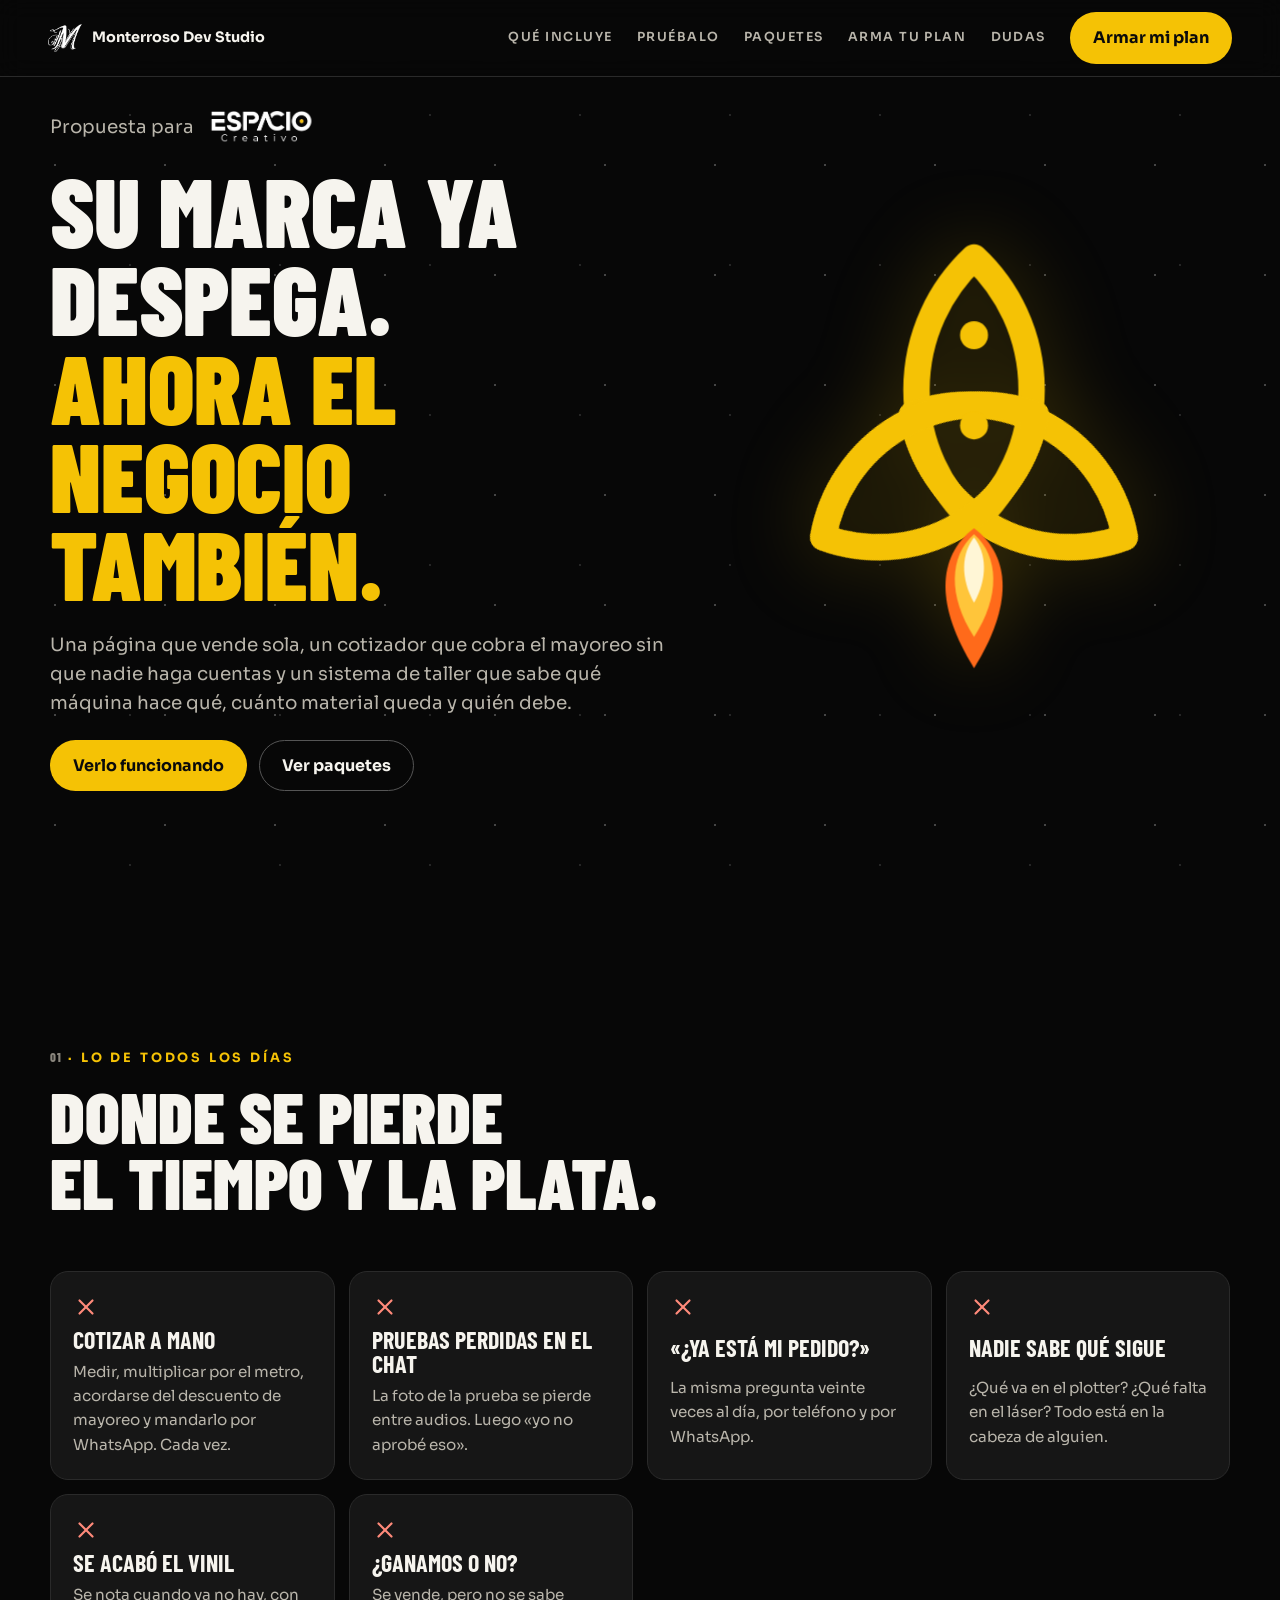
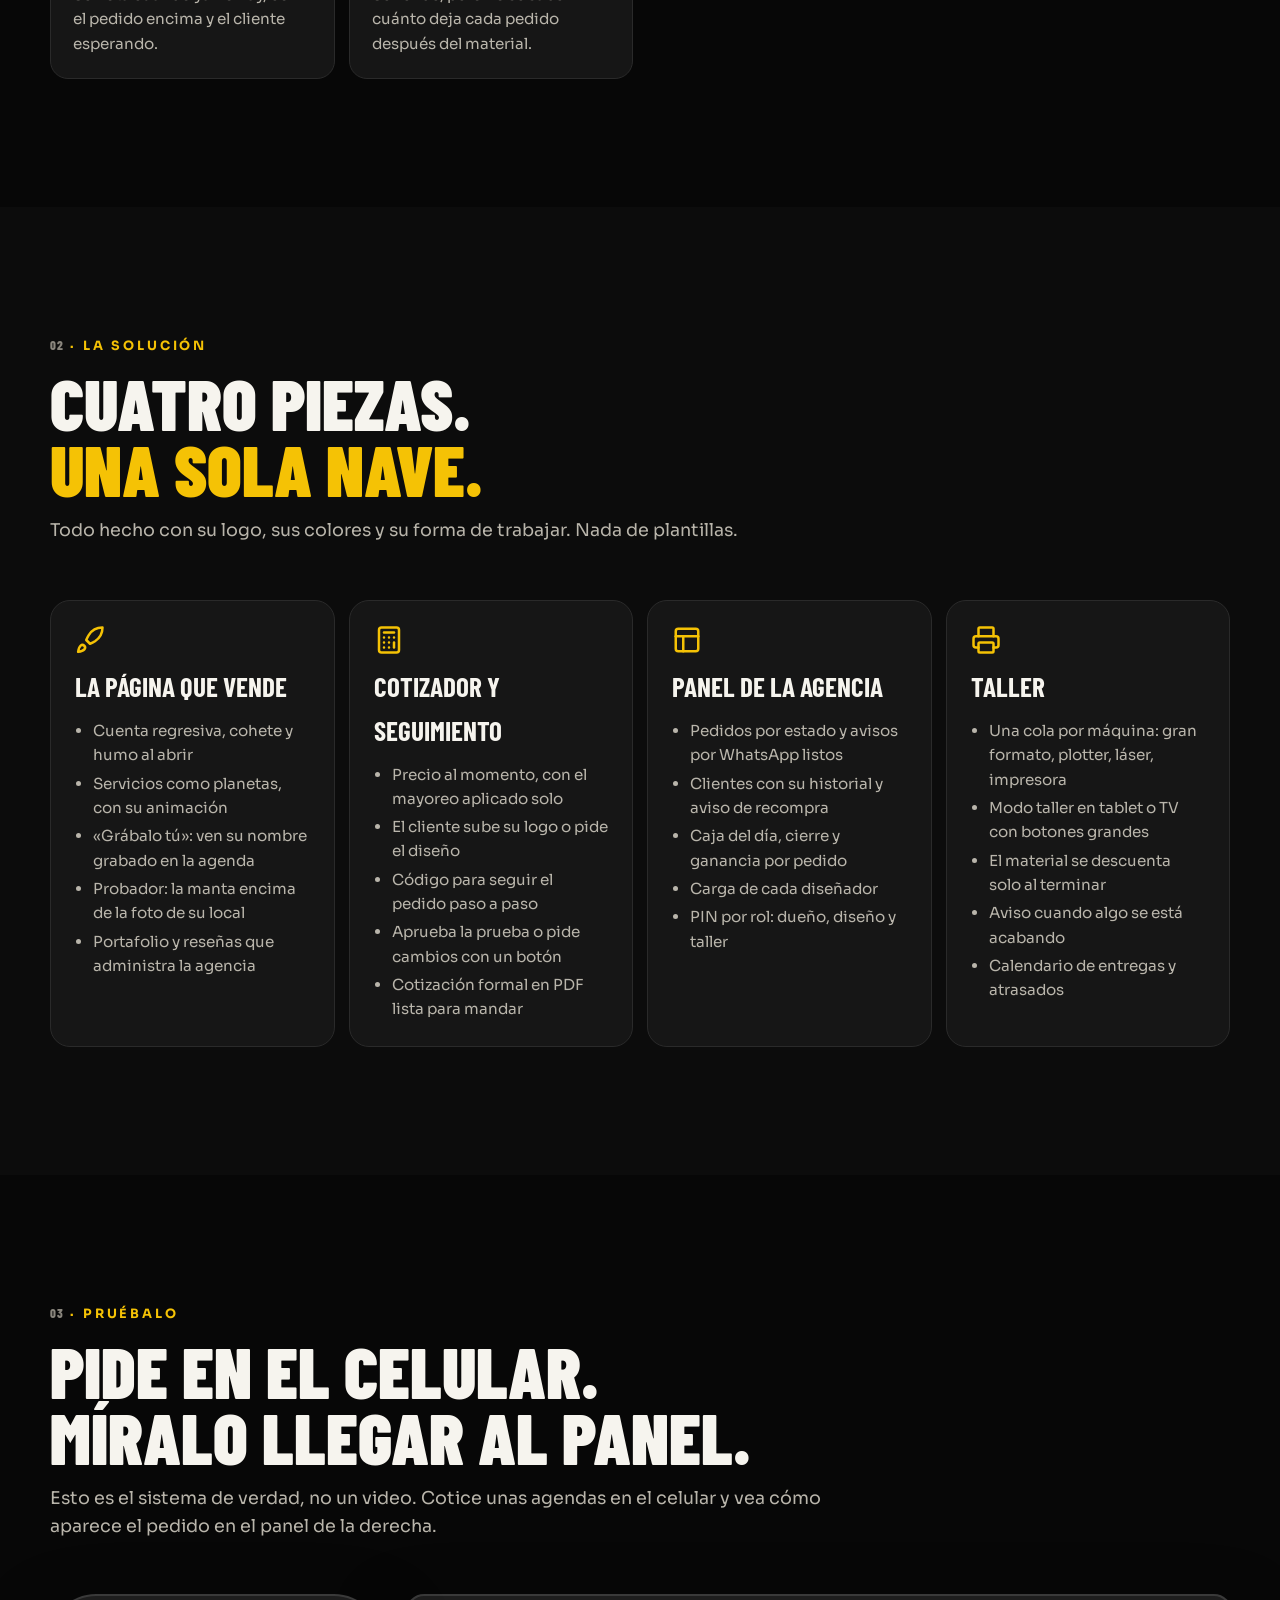
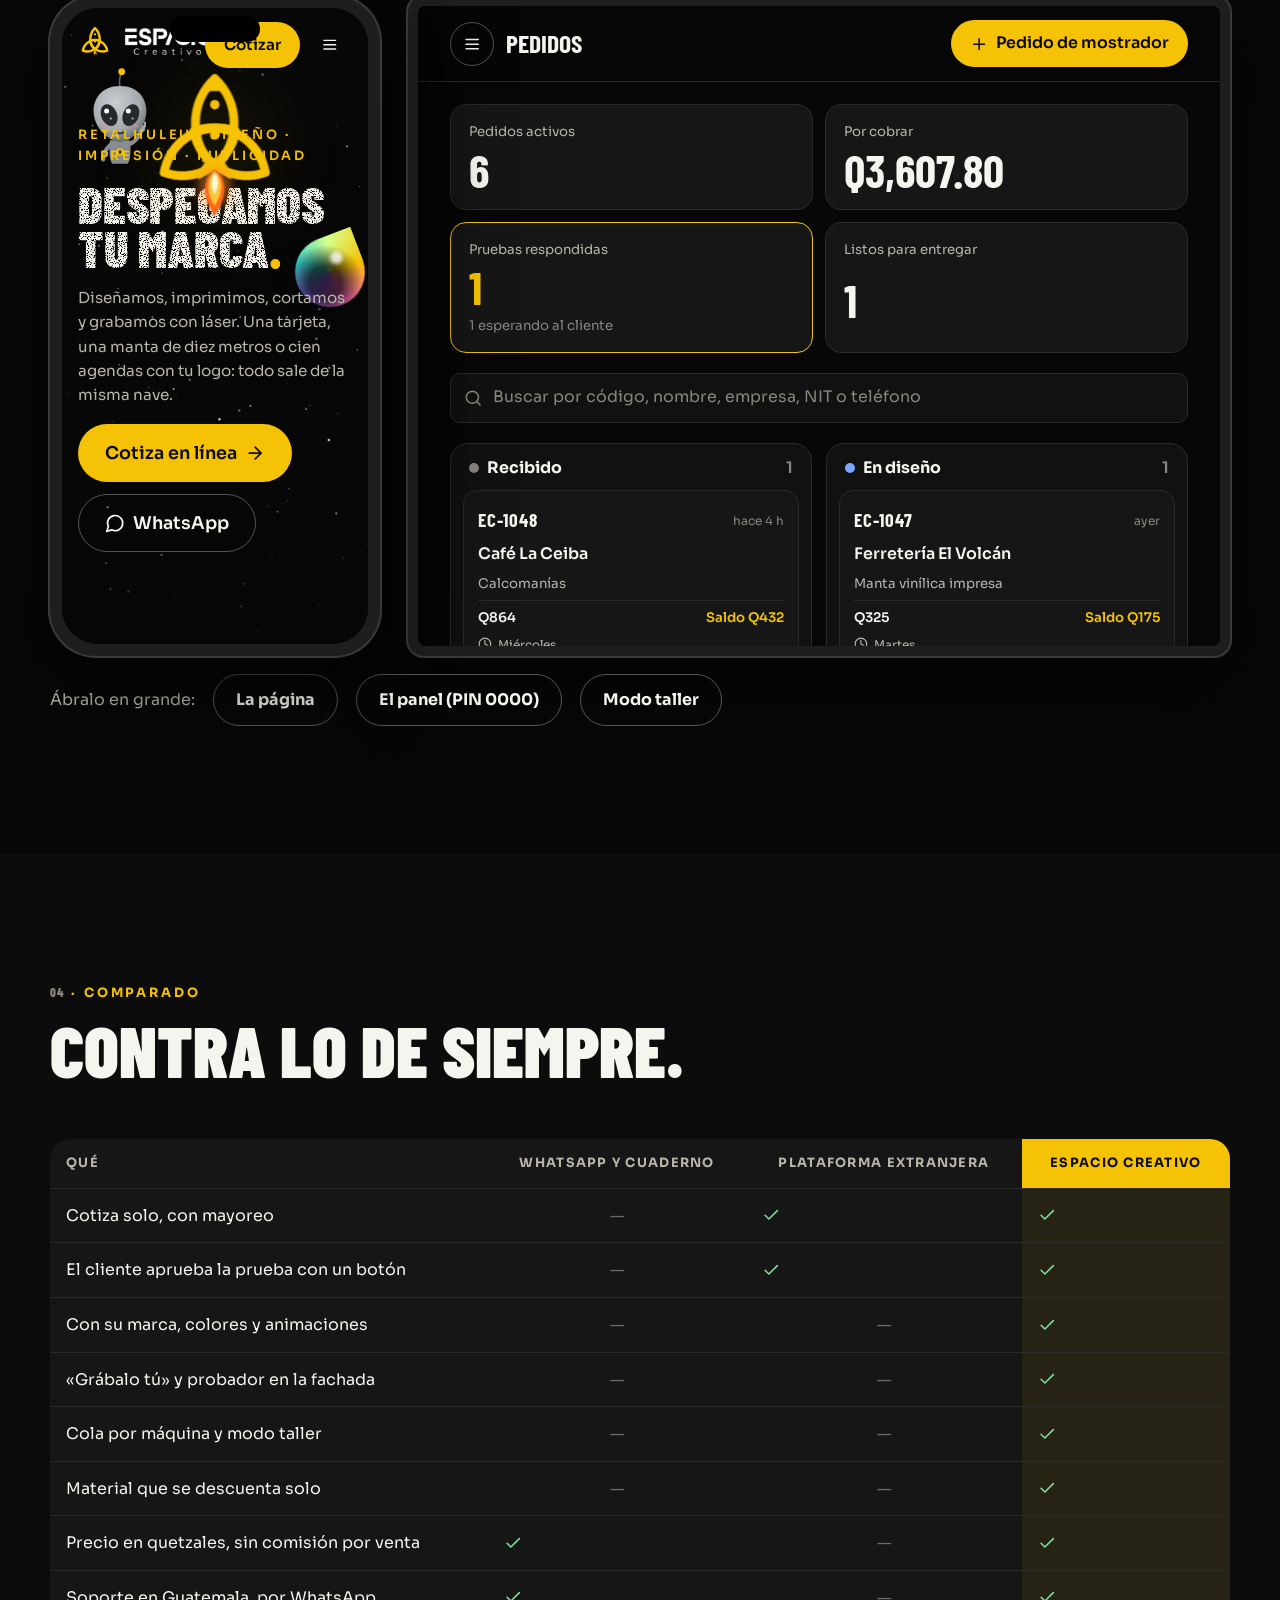
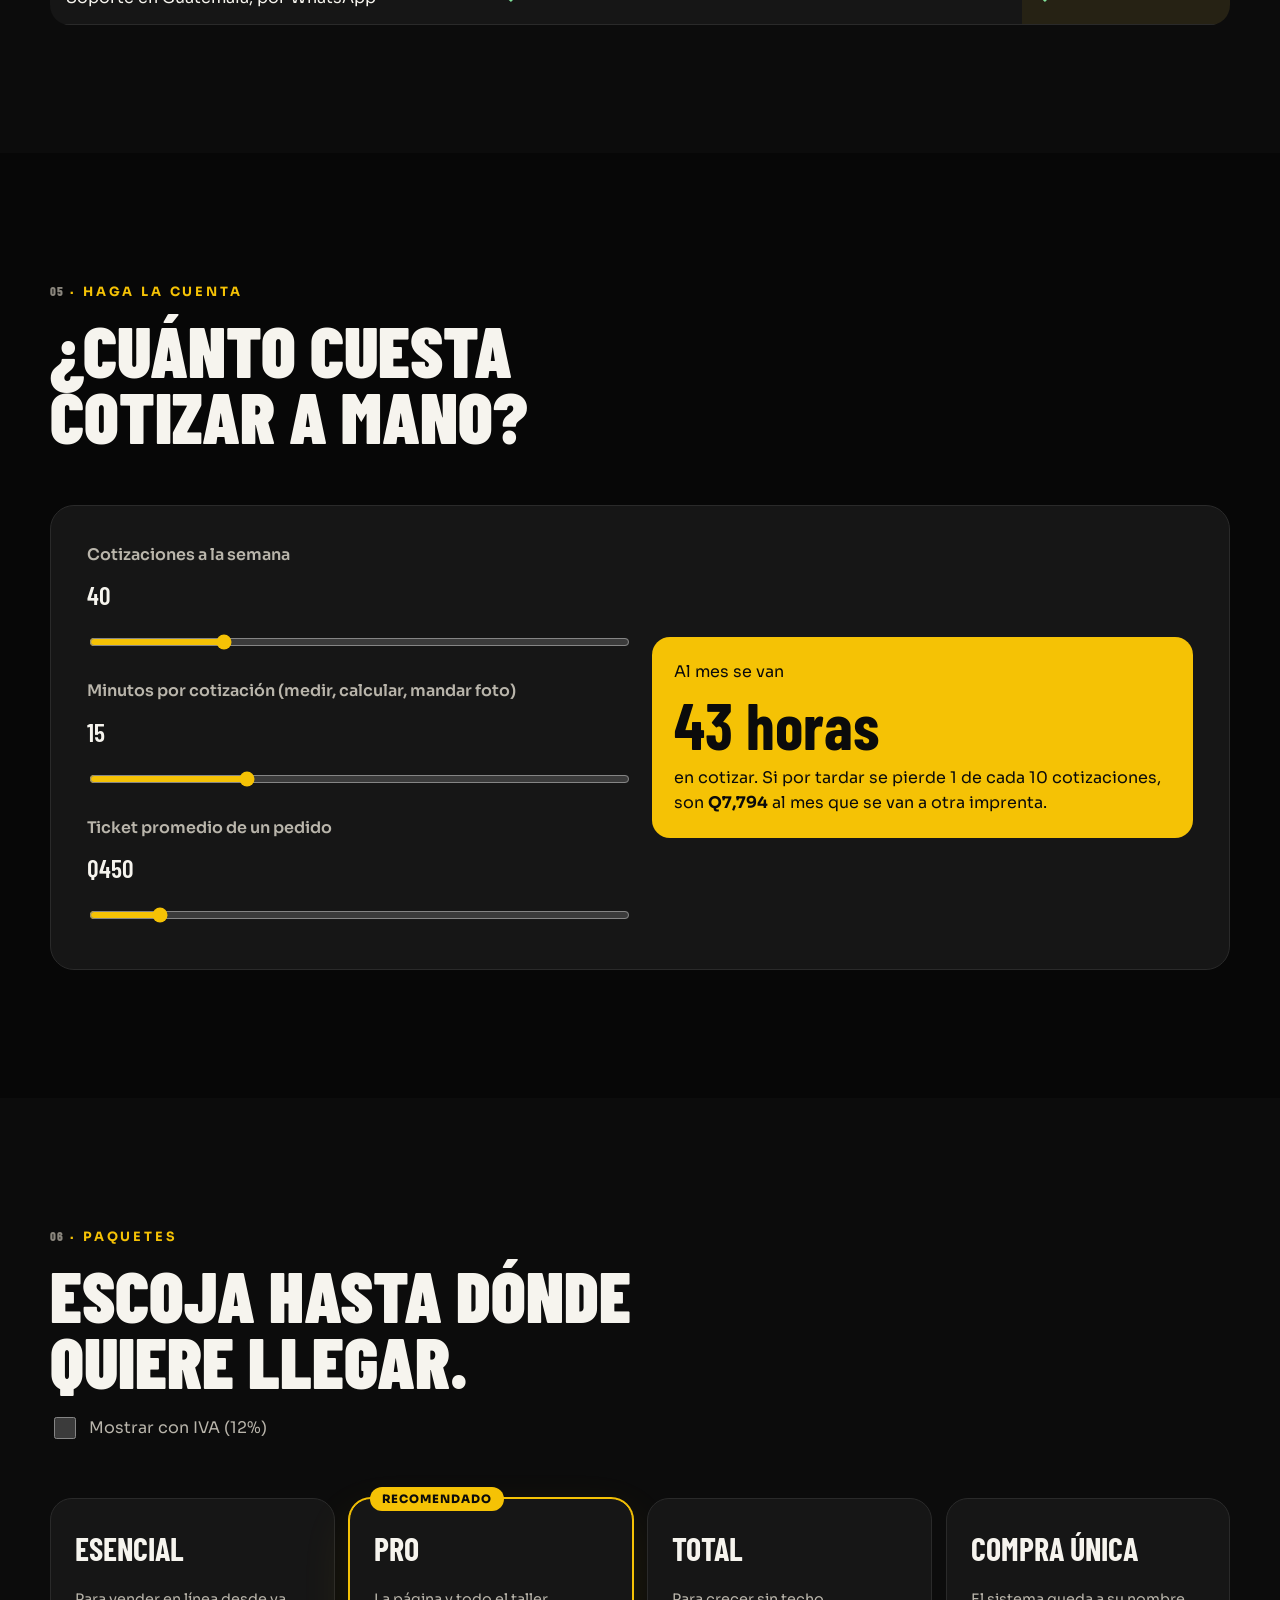
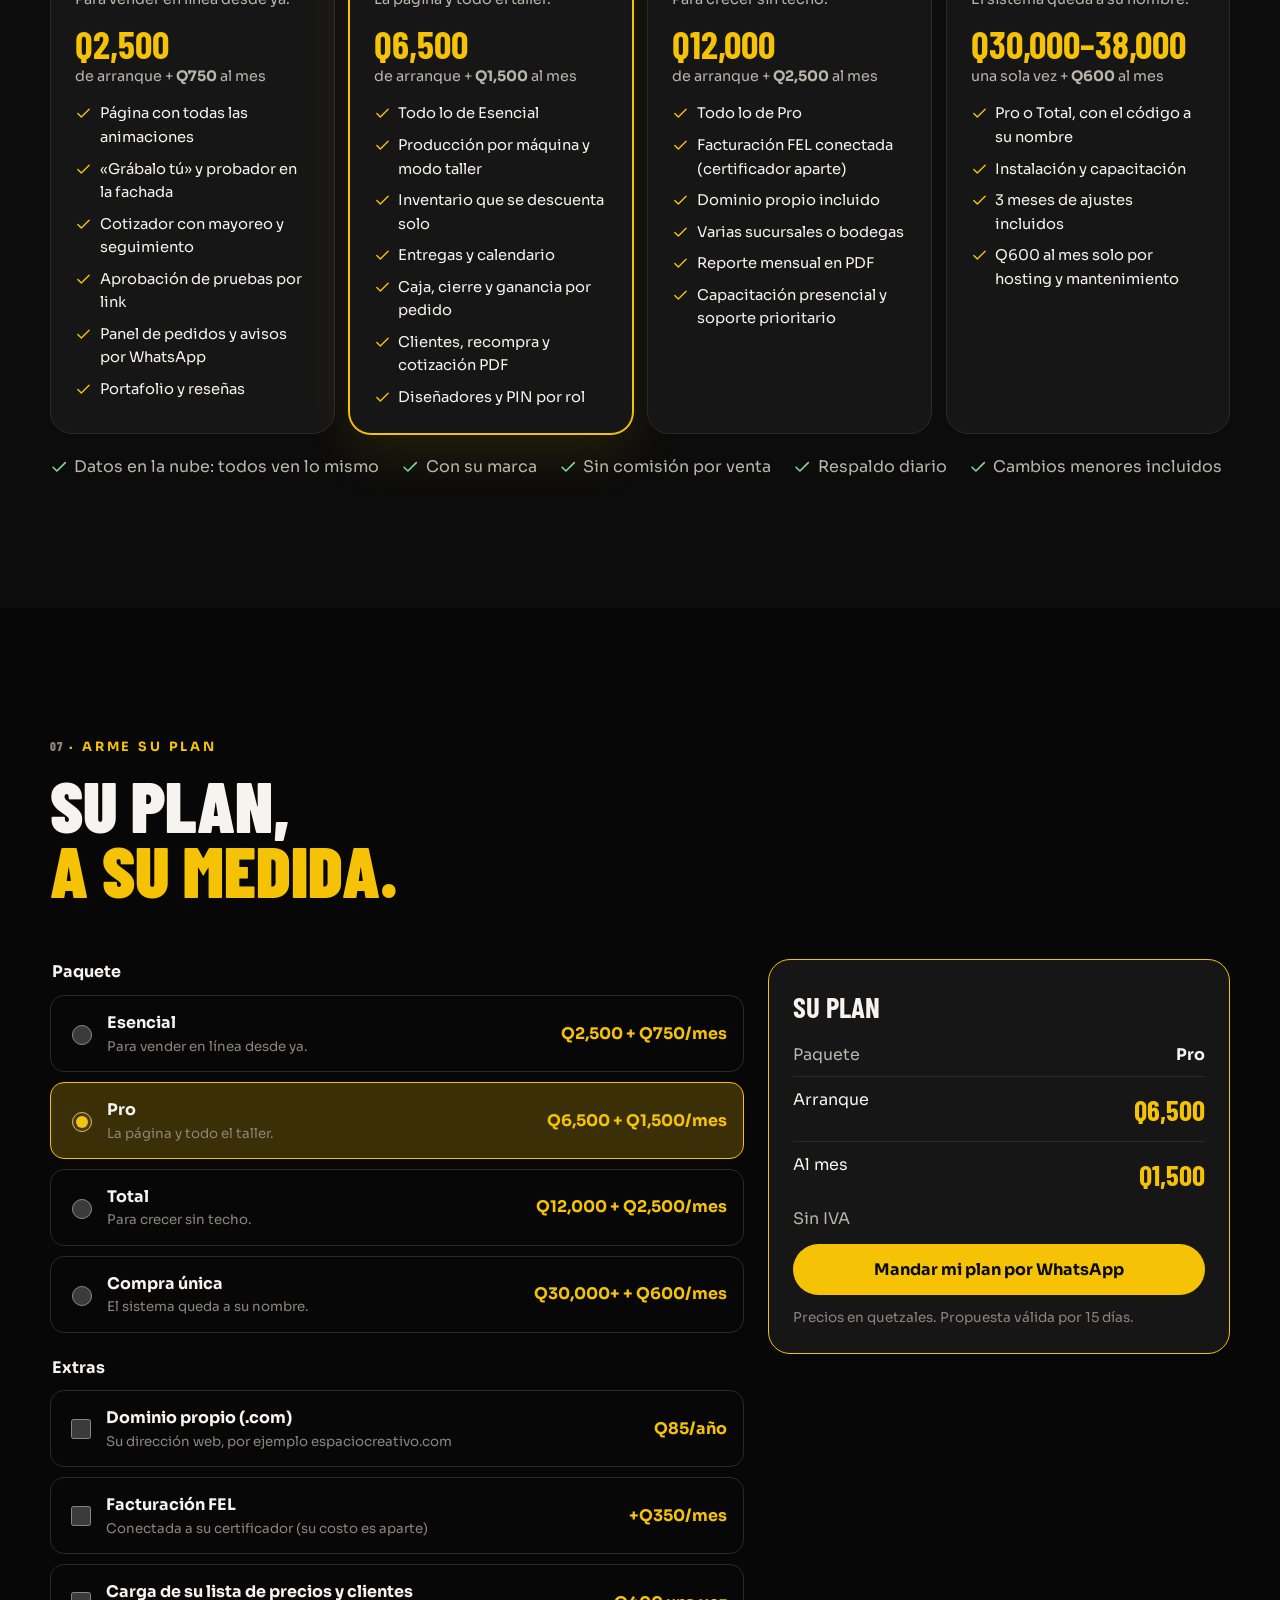
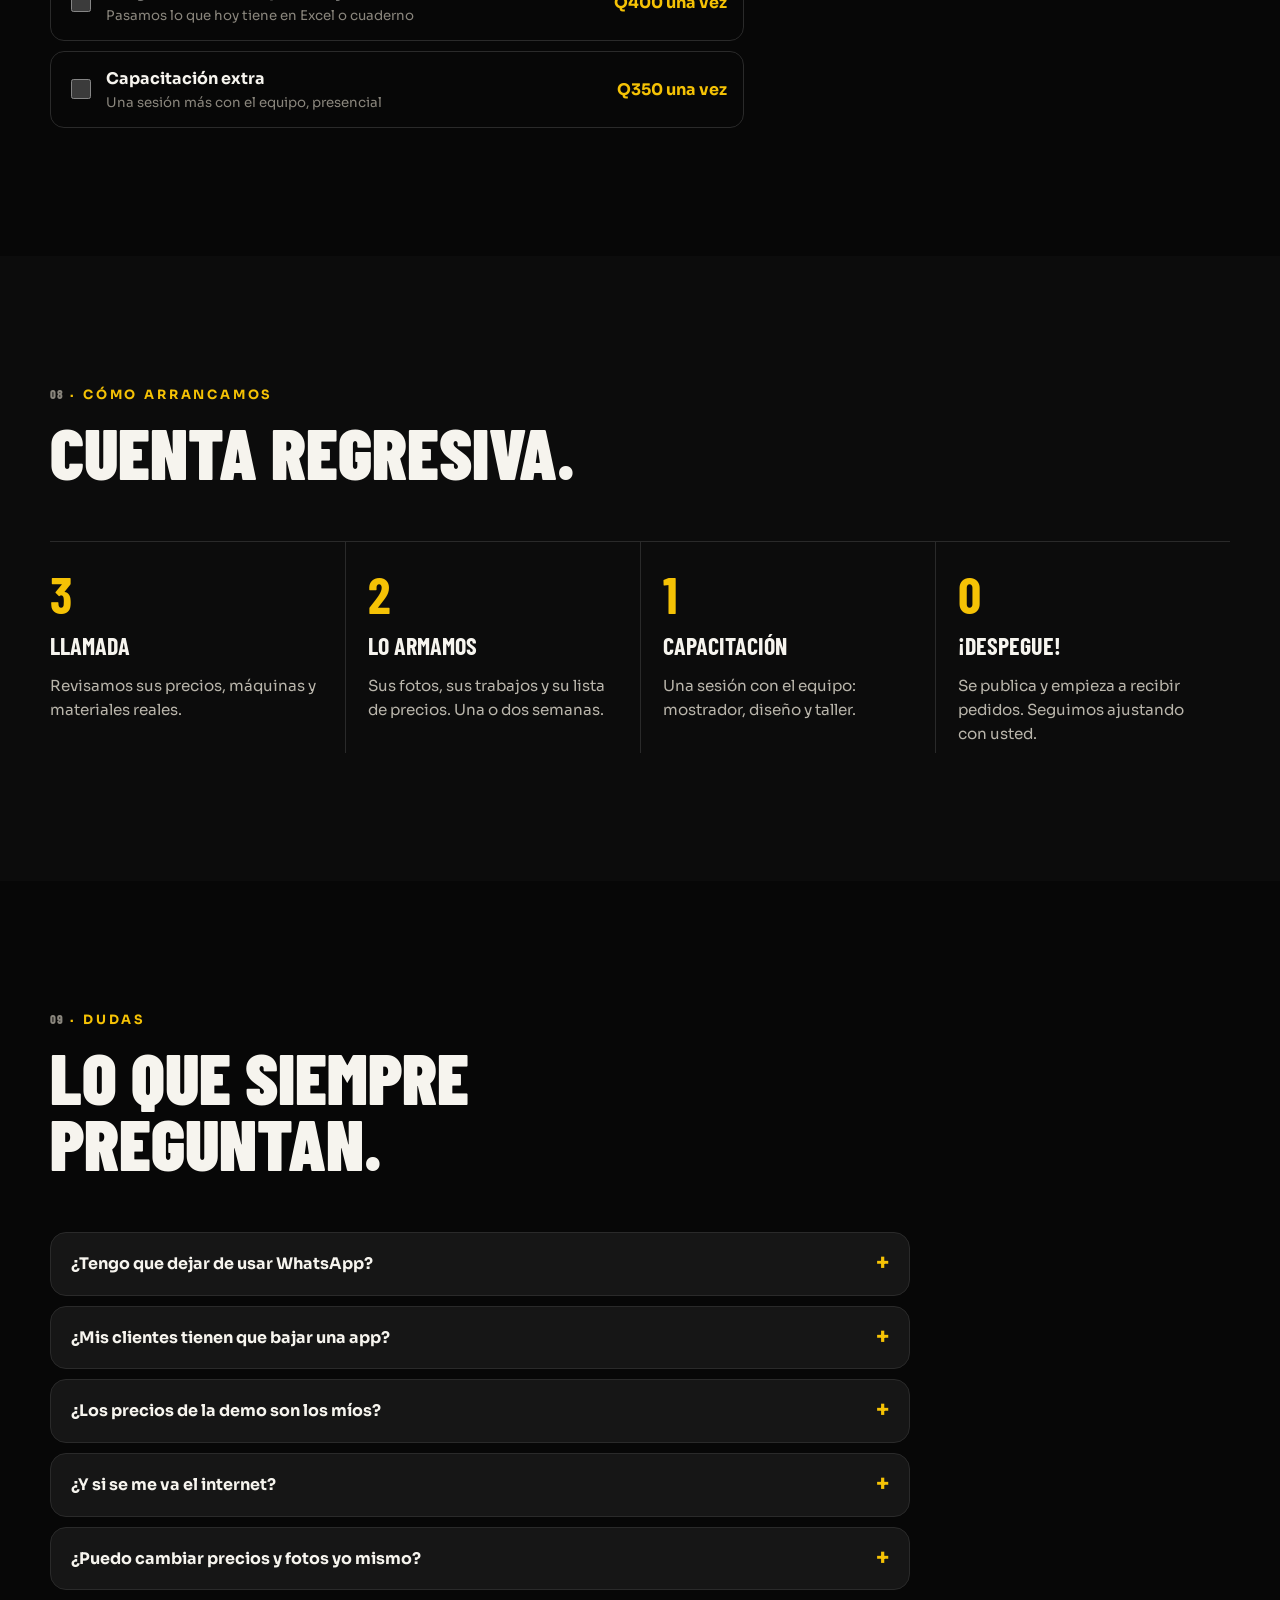
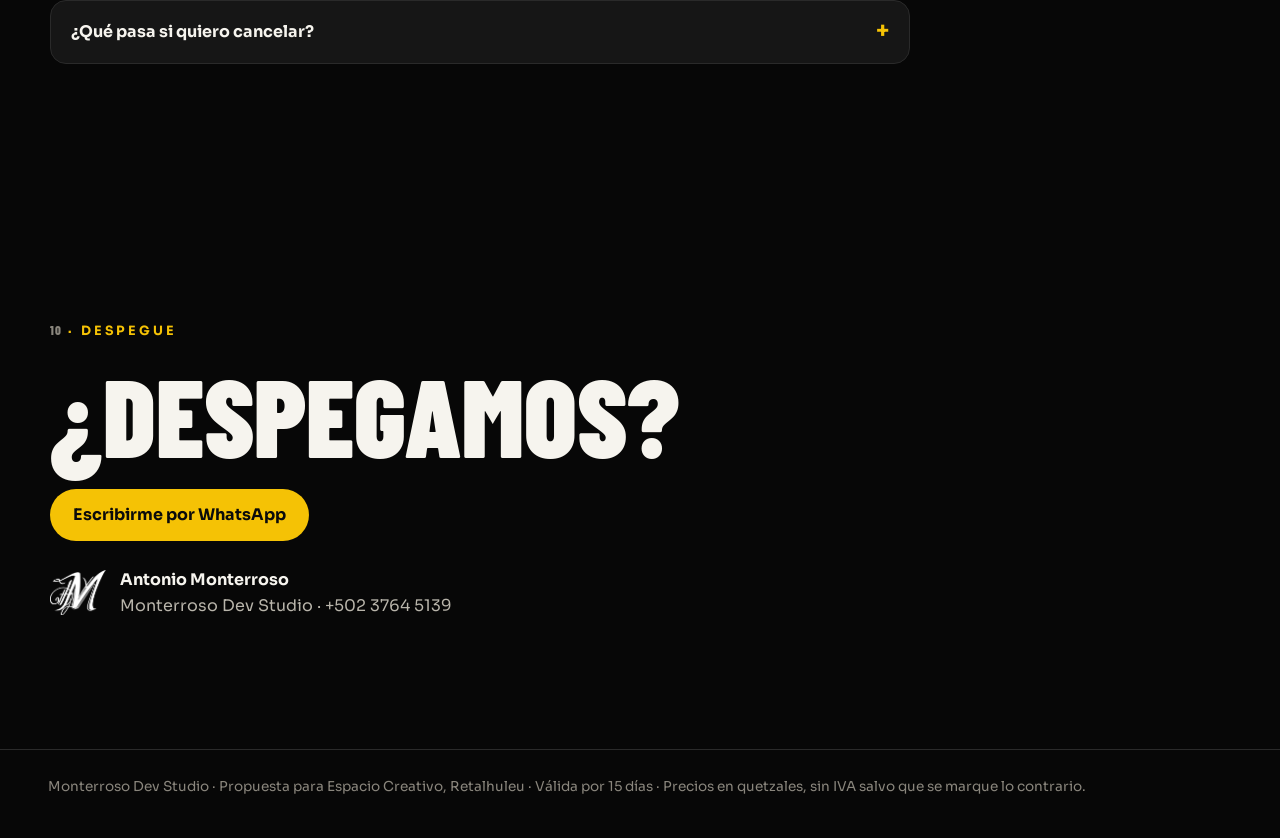
==== Propuesta-Espacio.html @ 4f4a65d8 "Espacio Creativo: landing animada, portal del cliente, panel y taller Demo para la agencia: cuenta r" ====
<!doctype html>
<html lang="es">
<head>
<meta charset="utf-8">
<meta name="viewport" content="width=device-width, initial-scale=1, viewport-fit=cover">
<meta name="robots" content="noindex">
<meta name="theme-color" content="#070707">
<title>Propuesta · Espacio Creativo</title>
<meta name="description" content="Propuesta de Monterroso Dev Studio para Espacio Creativo: página, cotizador, seguimiento de pedidos y sistema de taller.">
<meta property="og:title" content="Propuesta para Espacio Creativo">
<meta property="og:description" content="Su marca ya despega. Ahora el negocio también.">
<meta property="og:image" content="https://antoniomonterroso.github.io/EspacioCreativo/img/logo-original.jpg">
<link rel="icon" href="img/logo.png">
<link rel="preconnect" href="https://fonts.googleapis.com">
<link rel="preconnect" href="https://fonts.gstatic.com" crossorigin>
<link rel="stylesheet" href="https://fonts.googleapis.com/css2?family=Barlow+Condensed:wght@500;700;800;900&family=Sora:wght@300..800&display=swap">
<style>
:root {
  --fondo: #070707; --fondo2: #111; --tarjeta: #161616; --linea: #2a2a2a; --tinta: #f6f4ee; --tinta2: #b9b5ab; --tenue: #8a867d;
  --acento: #f5c205; --acento-suave: #3a2f06; --sobre: #0b0b0b;
  --f-titulo: "Barlow Condensed", "Arial Narrow", sans-serif; --f-texto: "Sora", "Helvetica Neue", sans-serif;
  --ease-out: cubic-bezier(0.23, 1, 0.32, 1); --gutter: clamp(16px, 4vw, 48px); --ancho: 1180px;
  color-scheme: dark;
}
* { box-sizing: border-box; }
html { scroll-behavior: smooth; scroll-padding-top: 80px; overflow-x: clip; }
body { margin: 0; background: var(--fondo); color: var(--tinta); font-family: var(--f-texto); line-height: 1.6; -webkit-font-smoothing: antialiased; overflow-x: clip; }
img, svg { display: block; max-width: 100%; }
a { color: inherit; }
h1, h2, h3, p { margin: 0; }
.sr { position: absolute; width: 1px; height: 1px; overflow: hidden; clip: rect(0 0 0 0); }
:focus-visible { outline: 3px solid var(--acento); outline-offset: 3px; border-radius: 6px; }
.ico { width: 1.15em; height: 1.15em; flex: none; }
.acento { color: var(--acento); }
.eyebrow { font-size: .8rem; font-weight: 700; letter-spacing: .22em; text-transform: uppercase; color: var(--acento); }
.titulo { font-family: var(--f-titulo); font-weight: 900; text-transform: uppercase; font-size: clamp(2.4rem, 1.6rem + 3.6vw, 4.8rem); line-height: .92; }
.btn { display: inline-flex; align-items: center; justify-content: center; gap: 8px; min-height: 48px; padding: 12px 22px; border-radius: 999px; border: 1.5px solid transparent; font: inherit; font-weight: 700; text-decoration: none; cursor: pointer; background: none; color: var(--tinta); transition: transform 140ms var(--ease-out), background-color 160ms var(--ease-out), border-color 160ms var(--ease-out); }
.btn:active { transform: scale(.97); }
.btn-acento { background: var(--acento); color: var(--sobre); }
.btn-linea { border-color: #555; }
@media (hover: hover) and (pointer: fine) { .btn-acento:hover { background: #ffd336; } .btn-linea:hover { border-color: var(--acento); color: var(--acento); } }
.sec { padding: clamp(72px, 10vw, 130px) max(var(--gutter), calc((100% - var(--ancho)) / 2)); position: relative; }
.sec-cabeza { display: grid; gap: 14px; max-width: 780px; margin-bottom: clamp(32px, 5vw, 56px); }
.sec-cabeza p:not(.eyebrow) { color: var(--tinta2); font-size: 1.1rem; }
.num { font-family: var(--f-titulo); font-weight: 800; color: var(--tenue); letter-spacing: .1em; }
.revela { opacity: 0; transform: translateY(22px); transition: opacity 700ms var(--ease-out), transform 700ms var(--ease-out); transition-delay: calc(var(--i, 0) * 70ms); }
.revela.visto { opacity: 1; transform: none; }

/* barra */
.barra { position: fixed; inset: 0 0 auto; z-index: 50; display: flex; align-items: center; gap: 14px; padding: 12px var(--gutter); background: rgba(7,7,7,.86); backdrop-filter: blur(12px); -webkit-backdrop-filter: blur(12px); border-bottom: 1px solid var(--linea); }
.barra-firma { display: flex; align-items: center; gap: 10px; margin-right: auto; text-decoration: none; font-weight: 700; font-size: .9rem; }
.barra-firma img { width: 34px; height: 34px; object-fit: contain; filter: brightness(0) invert(1); }
.barra nav { display: flex; gap: 4px; }
.barra nav a { padding: 8px 10px; font-size: .78rem; font-weight: 600; letter-spacing: .12em; text-transform: uppercase; text-decoration: none; color: var(--tinta2); }
@media (max-width: 980px) { .barra nav { display: none; } }
.barra .btn { white-space: nowrap; }
@media (max-width: 460px) { .barra-firma span { display: none; } }

/* portada */
.portada { min-height: 100dvh; display: grid; grid-template-columns: 1.1fr .9fr; gap: 40px; align-items: center; padding-top: 110px; overflow: hidden; }
.portada::before { content: ""; position: absolute; inset: 0; background: radial-gradient(rgba(255,255,255,.5) 1px, transparent 1.4px) 0 0/110px 110px, radial-gradient(rgba(255,255,255,.25) 1px, transparent 1.4px) 55px 40px/150px 150px; opacity: .5; pointer-events: none; }
.portada-texto { position: relative; display: grid; gap: 22px; }
.portada-para { display: flex; align-items: center; gap: 14px; color: var(--tinta2); font-size: .9rem; }
.portada-para img { height: 34px; width: auto; }
.portada .titulo { font-size: clamp(3rem, 2rem + 5vw, 6.6rem); }
.portada-texto > p { color: var(--tinta2); font-size: 1.15rem; max-width: 50ch; }
.portada-cohete { position: relative; color: var(--acento); justify-self: center; width: min(80vw, 420px); }
.portada-cohete svg { width: 100%; overflow: visible; animation: flota 4s ease-in-out infinite alternate; filter: drop-shadow(0 0 40px rgba(245,194,5,.25)); }
.portada-cohete .lazo { stroke-dasharray: 1; stroke-dashoffset: 1; animation: dibuja 1.8s var(--ease-out) both; }
.portada-cohete .lazo:nth-child(2) { animation-delay: .18s; } .portada-cohete .lazo:nth-child(3) { animation-delay: .36s; }
.portada-cohete .llama { transform-box: fill-box; transform-origin: 50% 0; animation: llama .12s ease-in-out infinite alternate; }
@keyframes dibuja { from { opacity: 0; } 6% { opacity: 1; } to { stroke-dashoffset: 0; opacity: 1; } }
@keyframes flota { to { translate: 0 -12px; } }
@keyframes llama { to { transform: scale(.9, 1.14); } }
@media (max-width: 860px) { .portada { grid-template-columns: 1fr; } .portada-cohete { order: -1; width: min(52vw, 230px); } }

/* problema */
.problemas { display: grid; grid-template-columns: repeat(auto-fill, minmax(250px, 1fr)); gap: 14px; }
.problema { padding: 22px; border-radius: 18px; background: var(--tarjeta); border: 1px solid var(--linea); display: grid; gap: 8px; }
.problema b { font-family: var(--f-titulo); font-size: 1.5rem; text-transform: uppercase; line-height: 1; }
.problema span { color: var(--tinta2); font-size: .95rem; }
.problema .ico { color: #ff8a7a; width: 26px; height: 26px; }

/* solución */
.piezas { display: grid; grid-template-columns: repeat(auto-fill, minmax(250px, 1fr)); gap: 14px; }
.pieza { padding: 24px; border-radius: 20px; background: var(--tarjeta); border: 1px solid var(--linea); display: grid; gap: 10px; align-content: start; }
.pieza .ico { width: 30px; height: 30px; color: var(--acento); }
.pieza h3 { font-family: var(--f-titulo); font-size: 1.7rem; text-transform: uppercase; }
.pieza ul { margin: 0; padding-left: 18px; color: var(--tinta2); font-size: .95rem; display: grid; gap: 4px; }

/* pruébalo */
.aparatos { display: grid; grid-template-columns: auto minmax(0, 1fr); gap: 28px; align-items: start; }
.cel { width: 330px; height: 660px; border-radius: 46px; padding: 12px; background: #1e1e1e; box-shadow: 0 0 0 2px #3a3a3a, 0 30px 70px rgba(0,0,0,.6); position: relative; }
.cel::before { content: ""; position: absolute; z-index: 2; left: 50%; top: 20px; width: 90px; height: 26px; margin-left: -45px; border-radius: 20px; background: #000; }
.cel iframe, .lap iframe { width: 100%; height: 100%; border: 0; border-radius: 36px; background: var(--fondo); }
.lap { height: 660px; border-radius: 16px; padding: 10px; background: #1e1e1e; box-shadow: 0 0 0 2px #3a3a3a, 0 30px 70px rgba(0,0,0,.6); }
.lap iframe { border-radius: 8px; }
.aparatos-pie { margin-top: 18px; color: var(--tinta2); display: flex; flex-wrap: wrap; gap: 10px 18px; align-items: center; }
@media (max-width: 1000px) { .aparatos { grid-template-columns: 1fr; justify-items: center; } .lap { width: 100%; height: 560px; } }
@media (max-width: 420px) { .cel { width: 290px; height: 590px; } }

/* comparativa */
.comparar { width: 100%; border-collapse: collapse; background: var(--tarjeta); border-radius: 20px; overflow: hidden; }
.comparar th, .comparar td { padding: 14px 16px; border-bottom: 1px solid var(--linea); text-align: center; }
.comparar th:first-child, .comparar td:first-child { text-align: left; }
.comparar thead th { font-size: .8rem; letter-spacing: .1em; text-transform: uppercase; color: var(--tinta2); }
.comparar thead th:last-child { color: var(--sobre); background: var(--acento); }
.comparar td:last-child { background: rgba(245,194,5,.07); }
.si { color: #7fe09a; font-weight: 800; } .no { color: #6d6a64; }
@media (max-width: 720px) {
  .comparar thead { display: none; }
  .comparar tr { display: grid; grid-template-columns: repeat(3, 1fr); border-bottom: 1px solid var(--linea); }
  .comparar td { border: 0; padding: 6px 10px; font-size: .85rem; }
  .comparar td:first-child { grid-column: 1 / -1; font-weight: 700; padding-top: 14px; }
  .comparar td:not(:first-child)::before { content: attr(data-col); display: block; font-size: .68rem; color: var(--tenue); text-transform: uppercase; letter-spacing: .08em; }
}

/* calculadora */
.calc { display: grid; grid-template-columns: 1fr 1fr; gap: 24px; align-items: center; padding: clamp(22px, 4vw, 36px); border-radius: 24px; background: var(--tarjeta); border: 1px solid var(--linea); }
.calc label { display: grid; gap: 8px; font-weight: 600; color: var(--tinta2); }
.calc output { font-family: var(--f-titulo); font-size: 1.6rem; color: var(--tinta); }
.calc input[type=range] { width: 100%; accent-color: var(--acento); min-height: 32px; }
.calc-campos { display: grid; gap: 18px; }
.calc-res { display: grid; gap: 8px; padding: 22px; border-radius: 18px; background: var(--acento); color: var(--sobre); }
.calc-res b { font-family: var(--f-titulo); font-size: clamp(2.6rem, 2rem + 3vw, 4rem); line-height: 1; }
@media (max-width: 760px) { .calc { grid-template-columns: 1fr; } }

/* paquetes */
.iva { display: inline-flex; gap: 10px; align-items: center; margin-top: 6px; color: var(--tinta2); cursor: pointer; }
.iva input { width: 22px; height: 22px; accent-color: var(--acento); }
.paquetes { display: grid; grid-template-columns: repeat(4, minmax(0, 1fr)); gap: 14px; align-items: stretch; }
@media (max-width: 1100px) { .paquetes { grid-template-columns: repeat(2, minmax(0, 1fr)); } }
@media (max-width: 620px) { .paquetes { grid-template-columns: 1fr; } }
.paquete { position: relative; display: grid; gap: 14px; align-content: start; padding: 24px; border-radius: 22px; background: var(--tarjeta); border: 1px solid var(--linea); }
.paquete.reco { border-color: var(--acento); box-shadow: 0 0 0 1px var(--acento), 0 20px 50px rgba(245,194,5,.1); }
.paquete .etiqueta { position: absolute; top: -12px; left: 20px; padding: 3px 12px; border-radius: 999px; background: var(--acento); color: var(--sobre); font-size: .72rem; font-weight: 800; letter-spacing: .08em; text-transform: uppercase; }
.paquete h3 { font-family: var(--f-titulo); font-size: 2rem; text-transform: uppercase; }
.paquete .para { color: var(--tinta2); font-size: .9rem; }
.precio { display: grid; gap: 2px; }
.precio b { font-family: var(--f-titulo); font-size: 2.4rem; color: var(--acento); line-height: 1; }
.precio span { color: var(--tinta2); font-size: .9rem; }
.paquete ul { list-style: none; margin: 0; padding: 0; display: grid; gap: 8px; font-size: .92rem; }
.paquete li { display: flex; gap: 8px; align-items: flex-start; }
.paquete li .ico { color: var(--acento); margin-top: 3px; }
.incluye { margin-top: 20px; color: var(--tinta2); display: flex; flex-wrap: wrap; gap: 8px 22px; }
.incluye span { display: inline-flex; gap: 6px; align-items: center; }
.incluye .ico { color: #7fe09a; }

/* arma tu plan */
.plan { display: grid; grid-template-columns: 1.2fr .8fr; gap: 24px; align-items: start; }
@media (max-width: 900px) { .plan { grid-template-columns: 1fr; } }
.plan-op { display: grid; gap: 22px; }
.plan-op fieldset { border: 0; margin: 0; padding: 0; display: grid; gap: 10px; }
.plan-op legend { font-weight: 700; margin-bottom: 10px; }
.opcion { display: flex; gap: 12px; align-items: center; padding: 14px 16px; border-radius: 14px; border: 1.5px solid var(--linea); cursor: pointer; transition: border-color 160ms var(--ease-out), background-color 160ms var(--ease-out); }
.opcion:has(input:checked) { border-color: var(--acento); background: var(--acento-suave); }
.opcion:has(input:focus-visible) { outline: 3px solid var(--acento); outline-offset: 2px; }
.opcion input { width: 20px; height: 20px; accent-color: var(--acento); flex: none; }
.opcion span { flex: 1; display: grid; }
.opcion small { color: var(--tenue); }
.opcion b { white-space: nowrap; color: var(--acento); }
.resumen { position: sticky; top: 90px; padding: 24px; border-radius: 22px; background: var(--tarjeta); border: 1px solid var(--acento); display: grid; gap: 12px; }
.resumen h3 { font-family: var(--f-titulo); font-size: 1.8rem; text-transform: uppercase; }
.resumen dl { margin: 0; display: grid; gap: 8px; }
.resumen dl div { display: flex; justify-content: space-between; gap: 10px; color: var(--tinta2); }
.resumen dd { margin: 0; color: var(--tinta); font-weight: 700; }
.resumen .total { padding-top: 10px; border-top: 1px solid var(--linea); color: var(--tinta); }
.resumen .total dd { color: var(--acento); font-family: var(--f-titulo); font-size: 1.8rem; }
@media (max-width: 900px) { .resumen { position: static; } }

/* arranque */
.pasos { list-style: none; margin: 0; padding: 0; display: grid; grid-template-columns: repeat(4, 1fr); border-top: 1px solid var(--linea); }
.pasos li { padding: 26px 22px 6px 0; display: grid; gap: 8px; align-content: start; }
.pasos li + li { padding-left: 22px; border-left: 1px solid var(--linea); }
.pasos b { font-family: var(--f-titulo); font-size: 3.2rem; color: var(--acento); line-height: 1; }
.pasos h3 { font-family: var(--f-titulo); font-size: 1.5rem; text-transform: uppercase; }
.pasos p { color: var(--tinta2); font-size: .95rem; }
@media (max-width: 860px) { .pasos { grid-template-columns: 1fr 1fr; } .pasos li + li { border-left: 0; padding-left: 0; } .pasos li { border-bottom: 1px solid var(--linea); padding-bottom: 20px; } }
@media (max-width: 520px) { .pasos { grid-template-columns: 1fr; } }

/* dudas */
.dudas { display: grid; gap: 10px; max-width: 860px; }
.dudas details { border-radius: 16px; background: var(--tarjeta); border: 1px solid var(--linea); }
.dudas summary { cursor: pointer; padding: 18px 20px; font-weight: 700; list-style: none; display: flex; justify-content: space-between; gap: 12px; }
.dudas summary::-webkit-details-marker { display: none; }
.dudas summary::after { content: "+"; color: var(--acento); font-size: 1.4rem; line-height: 1; transition: transform 200ms var(--ease-out); }
.dudas details[open] summary::after { transform: rotate(45deg); }
.dudas details p { padding: 0 20px 20px; color: var(--tinta2); }

/* cierre */
.cierre { text-align: left; display: grid; gap: 24px; justify-items: start; }
.cierre .titulo { font-size: clamp(3.4rem, 2rem + 6vw, 7.5rem); }
.firma { display: flex; align-items: center; gap: 14px; color: var(--tinta2); }
.firma img { width: 56px; height: 56px; object-fit: contain; filter: brightness(0) invert(1); }
.firma b { display: block; color: var(--tinta); }
.pie { padding: 26px var(--gutter) 40px; border-top: 1px solid var(--linea); color: var(--tenue); font-size: .85rem; }
@media (prefers-reduced-motion: reduce) { *, *::before, *::after { animation: none !important; transition: none !important; } .revela { opacity: 1; transform: none; } .portada-cohete .lazo { stroke-dashoffset: 0; } html { scroll-behavior: auto; } }
</style>
</head>
<body>
<header class="barra">
  <a class="barra-firma" href="#portada"><img src="img/firma-m.png" alt=""><span>Monterroso Dev Studio</span></a>
  <nav aria-label="Secciones">
    <a href="#solucion">Qué incluye</a><a href="#pruebalo">Pruébalo</a><a href="#paquetes">Paquetes</a><a href="#plan">Arma tu plan</a><a href="#dudas">Dudas</a>
  </nav>
  <a class="btn btn-acento" href="#plan">Armar mi plan</a>
</header>

<main>
  <section class="sec portada" id="portada">
    <div class="portada-texto">
      <p class="portada-para">Propuesta para <img src="img/letras.png" alt="Espacio Creativo"></p>
      <h1 class="titulo">Su marca ya despega.<br><span class="acento">Ahora el negocio también.</span></h1>
      <p>Una página que vende sola, un cotizador que cobra el mayoreo sin que nadie haga cuentas y un sistema de taller que sabe qué máquina hace qué, cuánto material queda y quién debe.</p>
      <div style="display:flex;flex-wrap:wrap;gap:12px"><a class="btn btn-acento" href="#pruebalo">Verlo funcionando</a><a class="btn btn-linea" href="#paquetes">Ver paquetes</a></div>
    </div>
    <div class="portada-cohete" aria-hidden="true">
      <svg viewBox="-135 -150 270 300"><g fill="none" stroke="currentColor" stroke-width="17" stroke-linecap="round" stroke-linejoin="round" id="lazos"></g>
        <circle cx="0" cy="-74" r="9" fill="currentColor"/><circle cx="0" cy="-16" r="9" fill="currentColor"/>
        <g class="llama"><path d="M0 50 C-24 68 -25 100 0 140 C25 100 24 68 0 50Z" fill="#ff6a1a"/><path d="M0 54 C-16 68 -17 94 0 120 C17 94 16 68 0 54Z" fill="#ffc53a"/><path d="M0 56 C-8 66 -9 82 0 98 C9 82 8 66 0 56Z" fill="#fff6d6"/></g></svg>
    </div>
  </section>

  <section class="sec" id="problema">
    <header class="sec-cabeza revela"><p class="eyebrow"><span class="num">01</span> · Lo de todos los días</p><h2 class="titulo">Donde se pierde<br>el tiempo y la plata.</h2></header>
    <div class="problemas" id="problemas"></div>
  </section>

  <section class="sec" id="solucion" style="background:#0c0c0c">
    <header class="sec-cabeza revela"><p class="eyebrow"><span class="num">02</span> · La solución</p><h2 class="titulo">Cuatro piezas.<br><span class="acento">Una sola nave.</span></h2><p>Todo hecho con su logo, sus colores y su forma de trabajar. Nada de plantillas.</p></header>
    <div class="piezas" id="piezas"></div>
  </section>

  <section class="sec" id="pruebalo">
    <header class="sec-cabeza revela"><p class="eyebrow"><span class="num">03</span> · Pruébalo</p><h2 class="titulo">Pide en el celular.<br>Míralo llegar al panel.</h2><p>Esto es el sistema de verdad, no un video. Cotice unas agendas en el celular y vea cómo aparece el pedido en el panel de la derecha.</p></header>
    <div class="aparatos revela">
      <div class="cel"><iframe title="Página para el cliente" src="index.html#/" loading="lazy"></iframe></div>
      <div class="lap"><iframe title="Panel de la agencia" src="index.html#/panel" loading="lazy"></iframe></div>
    </div>
    <p class="aparatos-pie">Ábralo en grande: <a class="btn btn-linea" href="index.html#/" target="_blank" rel="noopener">La página</a> <a class="btn btn-linea" href="index.html#/panel" target="_blank" rel="noopener">El panel (PIN 0000)</a> <a class="btn btn-linea" href="index.html#/taller" target="_blank" rel="noopener">Modo taller</a></p>
  </section>

  <section class="sec" id="comparativa" style="background:#0c0c0c">
    <header class="sec-cabeza revela"><p class="eyebrow"><span class="num">04</span> · Comparado</p><h2 class="titulo">Contra lo de siempre.</h2></header>
    <table class="comparar revela" id="comparar"></table>
  </section>

  <section class="sec" id="calculadora">
    <header class="sec-cabeza revela"><p class="eyebrow"><span class="num">05</span> · Haga la cuenta</p><h2 class="titulo">¿Cuánto cuesta<br>cotizar a mano?</h2></header>
    <div class="calc revela">
      <div class="calc-campos">
        <label>Cotizaciones a la semana <output id="o-cot">40</output><input type="range" id="c-cot" min="5" max="150" value="40"></label>
        <label>Minutos por cotización (medir, calcular, mandar foto) <output id="o-min">15</output><input type="range" id="c-min" min="3" max="45" value="15"></label>
        <label>Ticket promedio de un pedido <output id="o-tic">Q450</output><input type="range" id="c-tic" min="100" max="3000" step="50" value="450"></label>
      </div>
      <div class="calc-res" aria-live="polite"><span>Al mes se van</span><b id="r-horas">43 horas</b><span>en cotizar. Si por tardar se pierde 1 de cada 10 cotizaciones, son <strong id="r-plata">Q7,740</strong> al mes que se van a otra imprenta.</span></div>
    </div>
  </section>

  <section class="sec" id="paquetes" style="background:#0c0c0c">
    <header class="sec-cabeza revela"><p class="eyebrow"><span class="num">06</span> · Paquetes</p><h2 class="titulo">Escoja hasta dónde<br>quiere llegar.</h2>
      <label class="iva"><input type="checkbox" id="iva"> Mostrar con IVA (12%)</label></header>
    <div class="paquetes" id="lista-paquetes"></div>
    <p class="incluye revela" id="incluye"></p>
  </section>

  <section class="sec" id="plan">
    <header class="sec-cabeza revela"><p class="eyebrow"><span class="num">07</span> · Arme su plan</p><h2 class="titulo">Su plan,<br><span class="acento">a su medida.</span></h2></header>
    <div class="plan revela">
      <form class="plan-op" id="plan-form">
        <fieldset><legend>Paquete</legend><div id="plan-paquetes" style="display:grid;gap:10px"></div></fieldset>
        <fieldset><legend>Extras</legend><div id="plan-extras" style="display:grid;gap:10px"></div></fieldset>
      </form>
      <aside class="resumen" aria-live="polite"><h3>Su plan</h3><dl id="resumen"></dl>
        <a class="btn btn-acento" id="plan-wa" target="_blank" rel="noopener">Mandar mi plan por WhatsApp</a>
        <p style="color:var(--tenue);font-size:.85rem">Precios en quetzales. Propuesta válida por 15 días.</p></aside>
    </div>
  </section>

  <section class="sec" id="arranque" style="background:#0c0c0c">
    <header class="sec-cabeza revela"><p class="eyebrow"><span class="num">08</span> · Cómo arrancamos</p><h2 class="titulo">Cuenta regresiva.</h2></header>
    <ol class="pasos revela" id="pasos"></ol>
  </section>

  <section class="sec" id="dudas">
    <header class="sec-cabeza revela"><p class="eyebrow"><span class="num">09</span> · Dudas</p><h2 class="titulo">Lo que siempre<br>preguntan.</h2></header>
    <div class="dudas" id="lista-dudas"></div>
  </section>

  <section class="sec cierre" id="cierre">
    <p class="eyebrow"><span class="num">10</span> · Despegue</p>
    <h2 class="titulo">¿Despegamos?</h2>
    <a class="btn btn-acento" id="cierre-wa" target="_blank" rel="noopener">Escribirme por WhatsApp</a>
    <div class="firma"><img src="img/firma-m.png" alt="M de Monterroso"><span><b>Antonio Monterroso</b>Monterroso Dev Studio · +502 3764 5139</span></div>
  </section>
</main>
<footer class="pie">Monterroso Dev Studio · Propuesta para Espacio Creativo, Retalhuleu · Válida por 15 días · Precios en quetzales, sin IVA salvo que se marque lo contrario.</footer>

<script>
"use strict";
/* el panel de la demo se abre ya con el rol de dueño para que se pueda probar aquí mismo */
try { sessionStorage.setItem("espacio.creativo.rol", "dueno"); sessionStorage.setItem("espacio.creativo.intro", "1"); } catch (e) {}
const WA = "50237645139";
const $ = s => document.querySelector(s);
const esc = s => String(s).replace(/[&<>"']/g, c => ({ "&": "&amp;", "<": "&lt;", ">": "&gt;", '"': "&quot;", "'": "&#39;" }[c]));
const Q = n => "Q" + Math.round(n).toLocaleString("en-US");
const ico = p => `<svg class="ico" viewBox="0 0 24 24" fill="none" stroke="currentColor" stroke-width="2" stroke-linecap="round" stroke-linejoin="round" aria-hidden="true">${p}</svg>`;
const OK = ico('<path d="M20 6 9 17l-5-5"/>'), X = ico('<path d="M18 6 6 18"/><path d="m6 6 12 12"/>');

/* cohete de la portada (mismo trazo del logo) */
function lazo(l, a, w) { const c = (l + a) / 2, r = (c * c + w * w) / (2 * w); return `M0 ${a} A${r} ${r} 0 0 1 0 ${-l} A${r} ${r} 0 0 1 0 ${a}Z`; }
$("#lazos").innerHTML = [[124, 0], [112, 120], [112, 240]].map(([l, g]) => `<path class="lazo" pathLength="1" d="${lazo(l, 46, 37)}" transform="rotate(${g})"/>`).join("");

const PROBLEMAS = [
  ["Cotizar a mano", "Medir, multiplicar por el metro, acordarse del descuento de mayoreo y mandarlo por WhatsApp. Cada vez."],
  ["Pruebas perdidas en el chat", "La foto de la prueba se pierde entre audios. Luego «yo no aprobé eso»."],
  ["«¿Ya está mi pedido?»", "La misma pregunta veinte veces al día, por teléfono y por WhatsApp."],
  ["Nadie sabe qué sigue", "¿Qué va en el plotter? ¿Qué falta en el láser? Todo está en la cabeza de alguien."],
  ["Se acabó el vinil", "Se nota cuando ya no hay, con el pedido encima y el cliente esperando."],
  ["¿Ganamos o no?", "Se vende, pero no se sabe cuánto deja cada pedido después del material."]
];
$("#problemas").innerHTML = PROBLEMAS.map(([t, x], i) => `<article class="problema revela" style="--i:${i}">${X}<b>${t}</b><span>${x}</span></article>`).join("");

const PIEZAS = [
  ['<path d="M4.5 16.5c-1.5 1.26-2 5-2 5s3.74-.5 5-2c.71-.84.7-2.13-.09-2.91a2.18 2.18 0 0 0-2.91-.09z"/><path d="m12 15-3-3a22 22 0 0 1 2-3.95A12.88 12.88 0 0 1 22 2c0 2.72-.78 7.5-6 11a22.35 22.35 0 0 1-4 2z"/>', "La página que vende", ["Cuenta regresiva, cohete y humo al abrir", "Servicios como planetas, con su animación", "«Grábalo tú»: ven su nombre grabado en la agenda", "Probador: la manta encima de la foto de su local", "Portafolio y reseñas que administra la agencia"]],
  ['<rect width="16" height="20" x="4" y="2" rx="2"/><line x1="8" x2="16" y1="6" y2="6"/><line x1="16" x2="16" y1="14" y2="18"/><path d="M16 10h.01M12 10h.01M8 10h.01M12 14h.01M8 14h.01M12 18h.01M8 18h.01"/>', "Cotizador y seguimiento", ["Precio al momento, con el mayoreo aplicado solo", "El cliente sube su logo o pide el diseño", "Código para seguir el pedido paso a paso", "Aprueba la prueba o pide cambios con un botón", "Cotización formal en PDF lista para mandar"]],
  ['<rect width="18" height="18" x="3" y="3" rx="2"/><path d="M3 9h18"/><path d="M9 21V9"/>', "Panel de la agencia", ["Pedidos por estado y avisos por WhatsApp listos", "Clientes con su historial y aviso de recompra", "Caja del día, cierre y ganancia por pedido", "Carga de cada diseñador", "PIN por rol: dueño, diseño y taller"]],
  ['<path d="M6 18H4a2 2 0 0 1-2-2v-5a2 2 0 0 1 2-2h16a2 2 0 0 1 2 2v5a2 2 0 0 1-2 2h-2"/><path d="M6 9V3a1 1 0 0 1 1-1h10a1 1 0 0 1 1 1v6"/><rect x="6" y="14" width="12" height="8" rx="1"/>', "Taller", ["Una cola por máquina: gran formato, plotter, láser, impresora", "Modo taller en tablet o TV con botones grandes", "El material se descuenta solo al terminar", "Aviso cuando algo se está acabando", "Calendario de entregas y atrasados"]]
];
$("#piezas").innerHTML = PIEZAS.map(([p, t, xs], i) => `<article class="pieza revela" style="--i:${i}">${ico(p)}<h3>${t}</h3><ul>${xs.map(x => `<li>${x}</li>`).join("")}</ul></article>`).join("");

const COLS = ["WhatsApp y cuaderno", "Plataforma extranjera", "Espacio Creativo"];
const FILAS = [
  ["Cotiza solo, con mayoreo", 0, 1, 1], ["El cliente aprueba la prueba con un botón", 0, 1, 1], ["Con su marca, colores y animaciones", 0, 0, 1],
  ["«Grábalo tú» y probador en la fachada", 0, 0, 1], ["Cola por máquina y modo taller", 0, 0, 1], ["Material que se descuenta solo", 0, 0, 1],
  ["Precio en quetzales, sin comisión por venta", 1, 0, 1], ["Soporte en Guatemala, por WhatsApp", 1, 0, 1]
];
$("#comparar").innerHTML = `<thead><tr><th>Qué</th>${COLS.map(c => `<th>${c}</th>`).join("")}</tr></thead><tbody>${FILAS.map(([t, ...v]) => `<tr><td>${t}</td>${v.map((x, i) => `<td data-col="${COLS[i]}" class="${x ? "si" : "no"}">${x ? OK : "—"}<span class="sr">${x ? "sí" : "no"}</span></td>`).join("")}</tr>`).join("")}</tbody>`;

/* calculadora */
function calc() {
  const c = +$("#c-cot").value, m = +$("#c-min").value, t = +$("#c-tic").value;
  $("#o-cot").textContent = c; $("#o-min").textContent = m; $("#o-tic").textContent = Q(t);
  $("#r-horas").textContent = Math.round(c * m * 4.33 / 60) + " horas";
  $("#r-plata").textContent = Q(c * 4.33 * 0.1 * t);
}
["#c-cot", "#c-min", "#c-tic"].forEach(s => $(s).addEventListener("input", calc)); calc();

/* paquetes */
const PAQ = [
  { id: "esencial", n: "Esencial", para: "Para vender en línea desde ya.", ini: 2500, mes: 750, x: ["Página con todas las animaciones", "«Grábalo tú» y probador en la fachada", "Cotizador con mayoreo y seguimiento", "Aprobación de pruebas por link", "Panel de pedidos y avisos por WhatsApp", "Portafolio y reseñas"] },
  { id: "pro", n: "Pro", para: "La página y todo el taller.", ini: 6500, mes: 1500, reco: true, x: ["Todo lo de Esencial", "Producción por máquina y modo taller", "Inventario que se descuenta solo", "Entregas y calendario", "Caja, cierre y ganancia por pedido", "Clientes, recompra y cotización PDF", "Diseñadores y PIN por rol"] },
  { id: "total", n: "Total", para: "Para crecer sin techo.", ini: 12000, mes: 2500, x: ["Todo lo de Pro", "Facturación FEL conectada (certificador aparte)", "Dominio propio incluido", "Varias sucursales o bodegas", "Reporte mensual en PDF", "Capacitación presencial y soporte prioritario"] },
  { id: "compra", n: "Compra única", para: "El sistema queda a su nombre.", ini: 30000, iniMax: 38000, mes: 600, x: ["Pro o Total, con el código a su nombre", "Instalación y capacitación", "3 meses de ajustes incluidos", "Q600 al mes solo por hosting y mantenimiento"] }
];
const EXTRAS = [
  { id: "dominio", n: "Dominio propio (.com)", d: "Su dirección web, por ejemplo espaciocreativo.com", anual: 85, no: ["total"] },
  { id: "fel", n: "Facturación FEL", d: "Conectada a su certificador (su costo es aparte)", mes: 350, no: ["total"] },
  { id: "carga", n: "Carga de su lista de precios y clientes", d: "Pasamos lo que hoy tiene en Excel o cuaderno", ini: 400 },
  { id: "capa", n: "Capacitación extra", d: "Una sesión más con el equipo, presencial", ini: 350 }
];
const iva = () => $("#iva").checked ? 1.12 : 1;
function pintarPaquetes() {
  const k = iva();
  $("#lista-paquetes").innerHTML = PAQ.map((p, i) => `<article class="paquete revela visto ${p.reco ? "reco" : ""}" style="--i:${i}">${p.reco ? `<span class="etiqueta">Recomendado</span>` : ""}
    <h3>${p.n}</h3><p class="para">${p.para}</p>
    <div class="precio"><b>${Q(p.ini * k)}${p.iniMax ? "–" + Q(p.iniMax * k).slice(1) : ""}</b><span>${p.iniMax ? "una sola vez" : "de arranque"} + <strong>${Q(p.mes * k)}</strong> al mes</span></div>
    <ul>${p.x.map(x => `<li>${OK}<span>${x}</span></li>`).join("")}</ul></article>`).join("");
  $("#incluye").innerHTML = ["Datos en la nube: todos ven lo mismo", "Con su marca", "Sin comisión por venta", "Respaldo diario", "Cambios menores incluidos"].map(x => `<span>${OK}${x}</span>`).join("");
}
$("#iva").addEventListener("change", () => { pintarPaquetes(); resumen(); });

/* arme su plan */
$("#plan-paquetes").innerHTML = PAQ.map(p => `<label class="opcion"><input type="radio" name="paq" value="${p.id}" ${p.reco ? "checked" : ""}><span><strong>${p.n}</strong><small>${p.para}</small></span><b>${Q(p.ini)}${p.iniMax ? "+" : ""} + ${Q(p.mes)}/mes</b></label>`).join("");
$("#plan-extras").innerHTML = EXTRAS.map(e => `<label class="opcion" data-extra="${e.id}"><input type="checkbox" name="extra" value="${e.id}"><span><strong>${e.n}</strong><small>${e.d}</small></span><b>${e.ini ? Q(e.ini) + " una vez" : e.mes ? "+" + Q(e.mes) + "/mes" : Q(e.anual) + "/año"}</b></label>`).join("");
function resumen() {
  const k = iva(), f = $("#plan-form"), p = PAQ.find(x => x.id === f.paq.value);
  const extras = [...f.querySelectorAll("input[name=extra]:checked")].map(i => EXTRAS.find(e => e.id === i.value)).filter(e => !(e.no || []).includes(p.id));
  document.querySelectorAll("[data-extra]").forEach(l => { const e = EXTRAS.find(x => x.id === l.dataset.extra); l.hidden = (e.no || []).includes(p.id); });
  const ini = p.ini + extras.reduce((s, e) => s + (e.ini || 0), 0), mes = p.mes + extras.reduce((s, e) => s + (e.mes || 0), 0), anual = extras.reduce((s, e) => s + (e.anual || 0), 0);
  $("#resumen").innerHTML = `<div><dt>Paquete</dt><dd>${p.n}</dd></div>${extras.map(e => `<div><dt>${e.n}</dt><dd>${e.ini ? Q(e.ini * k) : e.mes ? "+" + Q(e.mes * k) + "/mes" : Q(e.anual * k) + "/año"}</dd></div>`).join("")}
    <div class="total"><dt>${p.iniMax ? "Pago único" : "Arranque"}</dt><dd>${Q(ini * k)}${p.iniMax ? "–" + Q((ini - p.ini + p.iniMax) * k).slice(1) : ""}</dd></div>
    <div class="total"><dt>Al mes</dt><dd>${Q(mes * k)}</dd></div>${anual ? `<div><dt>Al año</dt><dd>${Q(anual * k)}</dd></div>` : ""}
    <div><dt>${k > 1 ? "Con IVA" : "Sin IVA"}</dt><dd></dd></div>`;
  const txt = `Hola Antonio, soy de Espacio Creativo. Me interesa el paquete ${p.n}${extras.length ? " con " + extras.map(e => e.n).join(", ") : ""}. Arranque ${Q(ini * k)}${p.iniMax ? " a " + Q((ini - p.ini + p.iniMax) * k) : ""} y ${Q(mes * k)} al mes${k > 1 ? " (con IVA)" : ""}. ¿Cuándo empezamos?`;
  $("#plan-wa").href = "https://wa.me/" + WA + "?text=" + encodeURIComponent(txt);
}
$("#plan-form").addEventListener("change", resumen);
$("#cierre-wa").href = "https://wa.me/" + WA + "?text=" + encodeURIComponent("Hola Antonio, vi la propuesta para Espacio Creativo y quiero hablar.");

$("#pasos").innerHTML = [
  ["3", "Llamada", "Revisamos sus precios, máquinas y materiales reales."],
  ["2", "Lo armamos", "Sus fotos, sus trabajos y su lista de precios. Una o dos semanas."],
  ["1", "Capacitación", "Una sesión con el equipo: mostrador, diseño y taller."],
  ["0", "¡Despegue!", "Se publica y empieza a recibir pedidos. Seguimos ajustando con usted."]
].map(([n, t, x]) => `<li><b>${n}</b><h3>${t}</h3><p>${x}</p></li>`).join("");

$("#lista-dudas").innerHTML = [
  ["¿Tengo que dejar de usar WhatsApp?", "No. El sistema le arma los mensajes y usted los manda por WhatsApp como siempre; la diferencia es que ya van con el link del pedido y la prueba."],
  ["¿Mis clientes tienen que bajar una app?", "No. Todo abre en el navegador del celular con un link. Ni cuenta tienen que crear."],
  ["¿Los precios de la demo son los míos?", "No, son de ejemplo. En la llamada cargamos sus precios reales, sus descuentos y sus materiales."],
  ["¿Y si se me va el internet?", "Lo que ya está abierto sigue viéndose, y al volver el internet todo se sincroniza. Los datos viven en la nube con respaldo diario."],
  ["¿Puedo cambiar precios y fotos yo mismo?", "Sí. Precios, materiales, trabajos del portafolio, reseñas y mensajes se cambian desde el panel, con un botón."],
  ["¿Qué pasa si quiero cancelar?", "La mensualidad es mes a mes. Si cancela, le entregamos sus datos (clientes, pedidos y cotizaciones) en Excel."]
].map(([p, r]) => `<details class="revela"><summary>${p}</summary><p>${r}</p></details>`).join("");

pintarPaquetes(); resumen();
const io = new IntersectionObserver(es => es.forEach(e => { if (e.isIntersecting) { e.target.classList.add("visto"); io.unobserve(e.target); } }), { rootMargin: "0px 0px -10% 0px" });
document.querySelectorAll(".revela").forEach(el => io.observe(el));
</script>
</body>
</html>
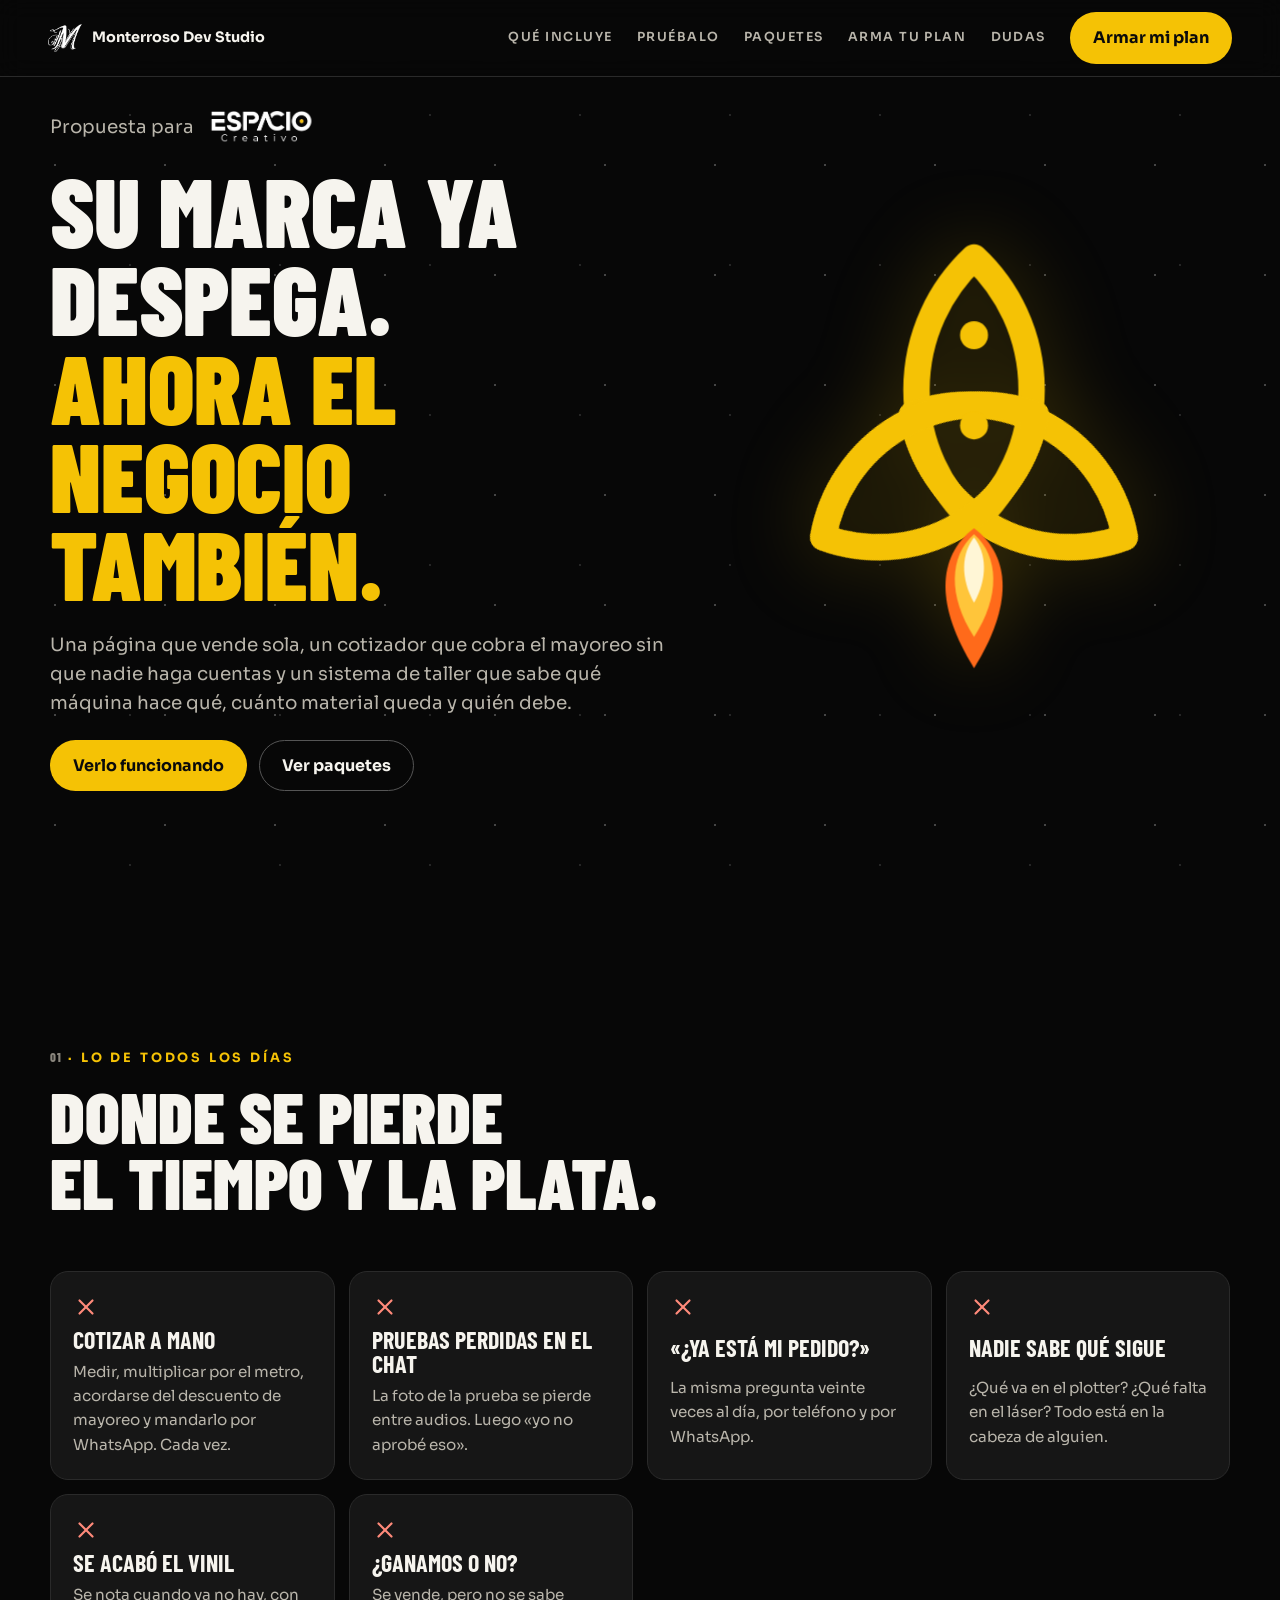
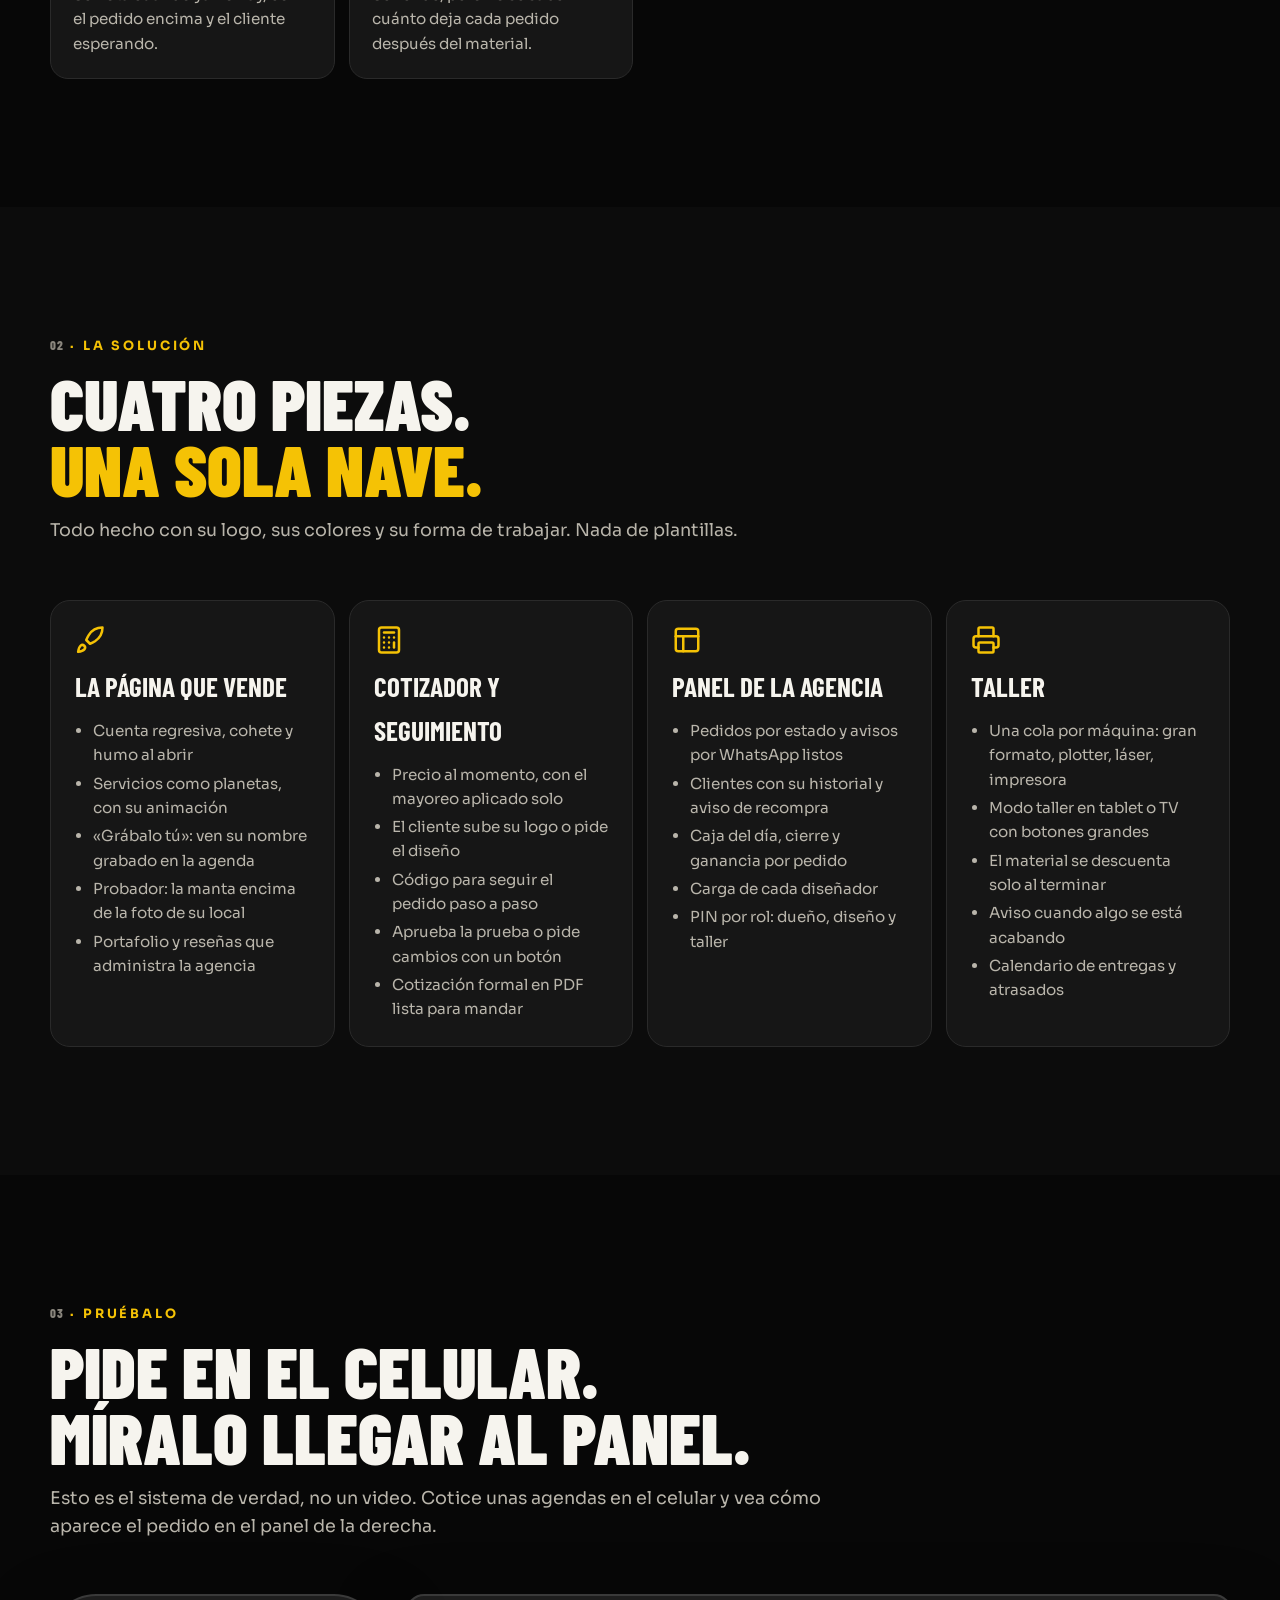
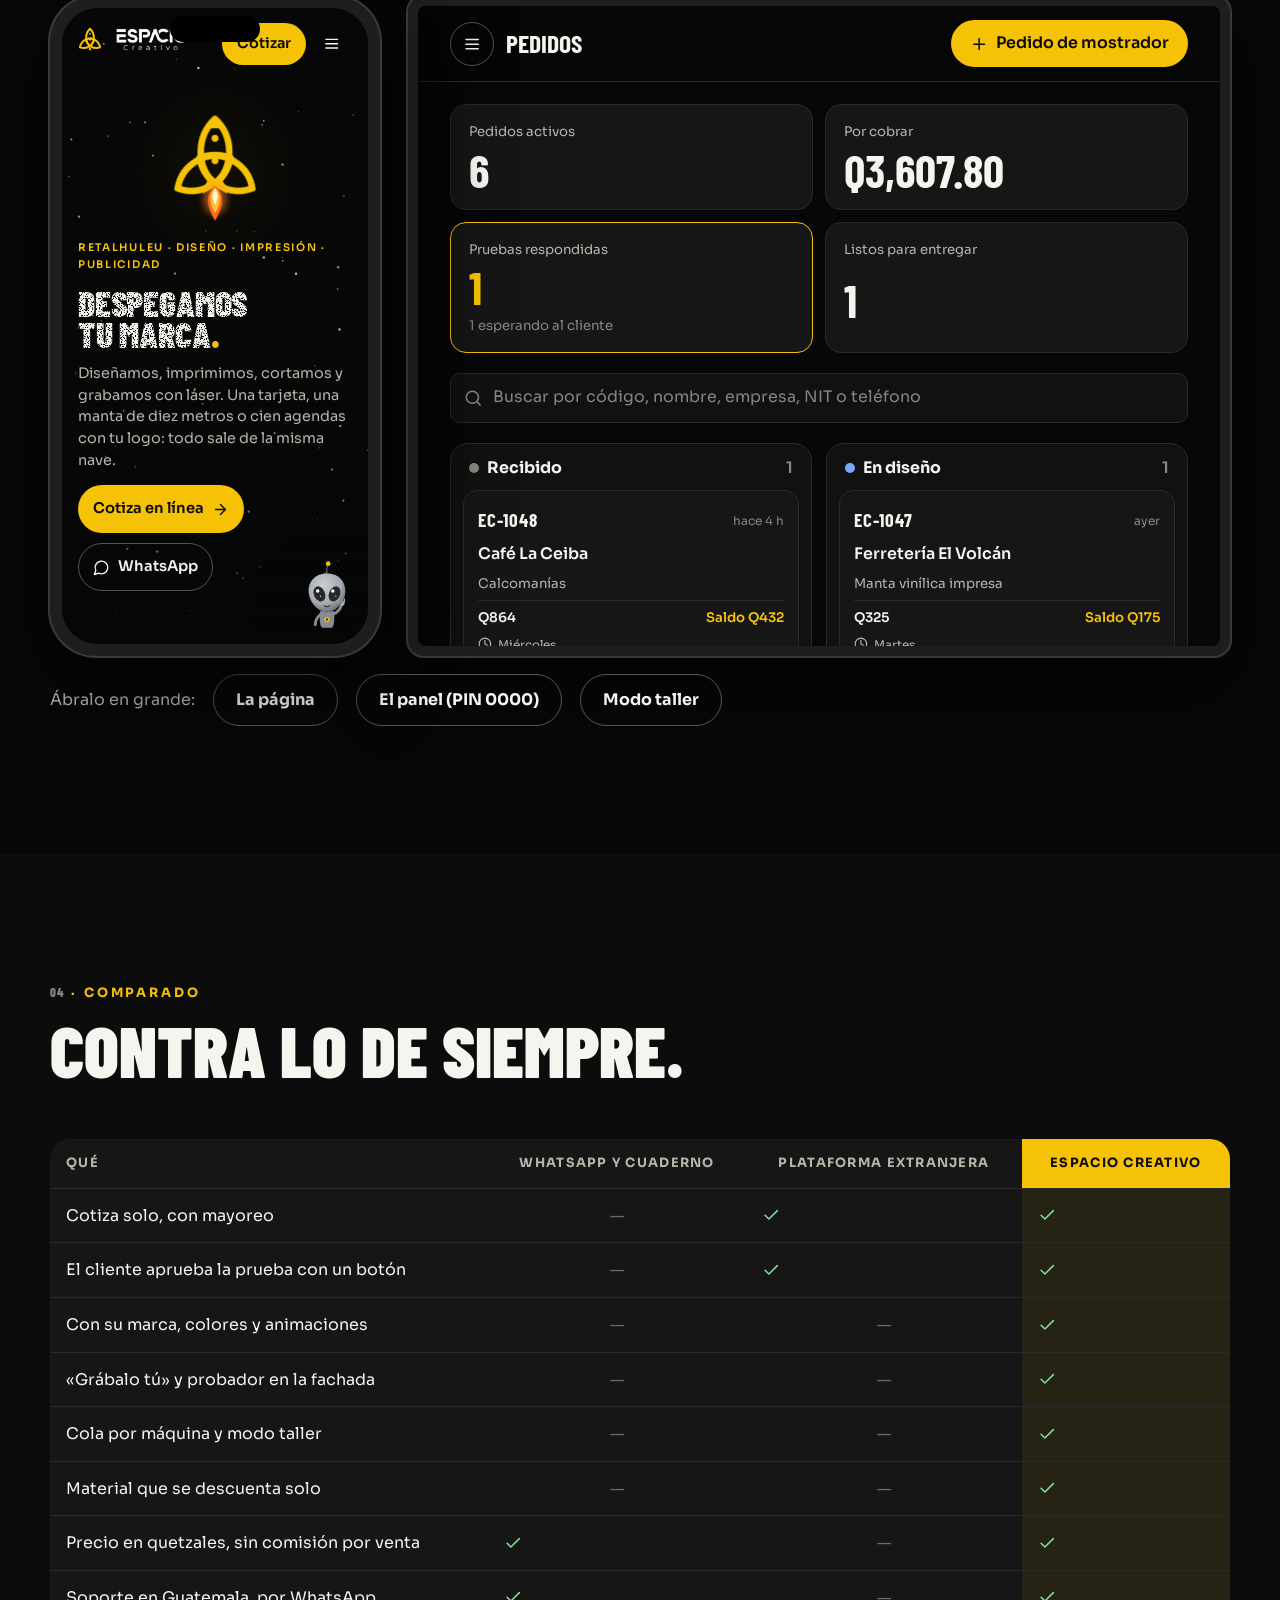
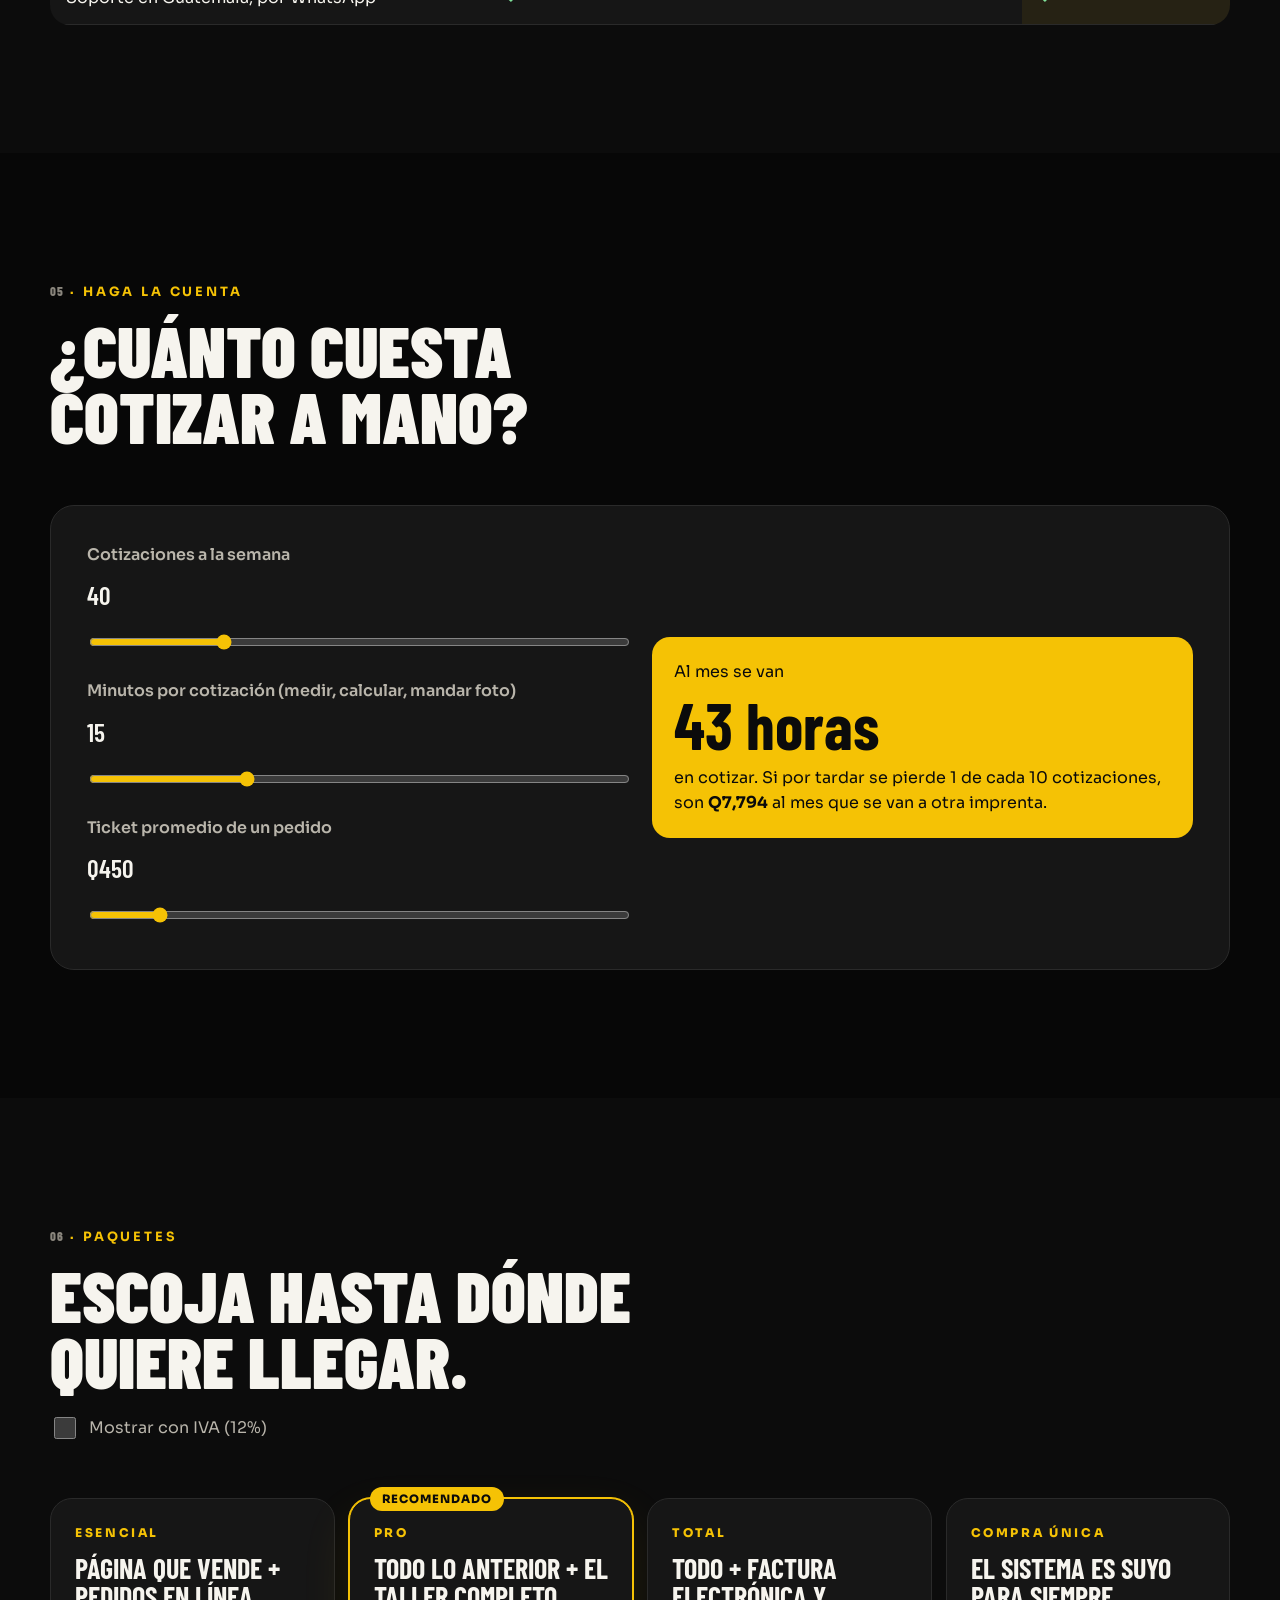
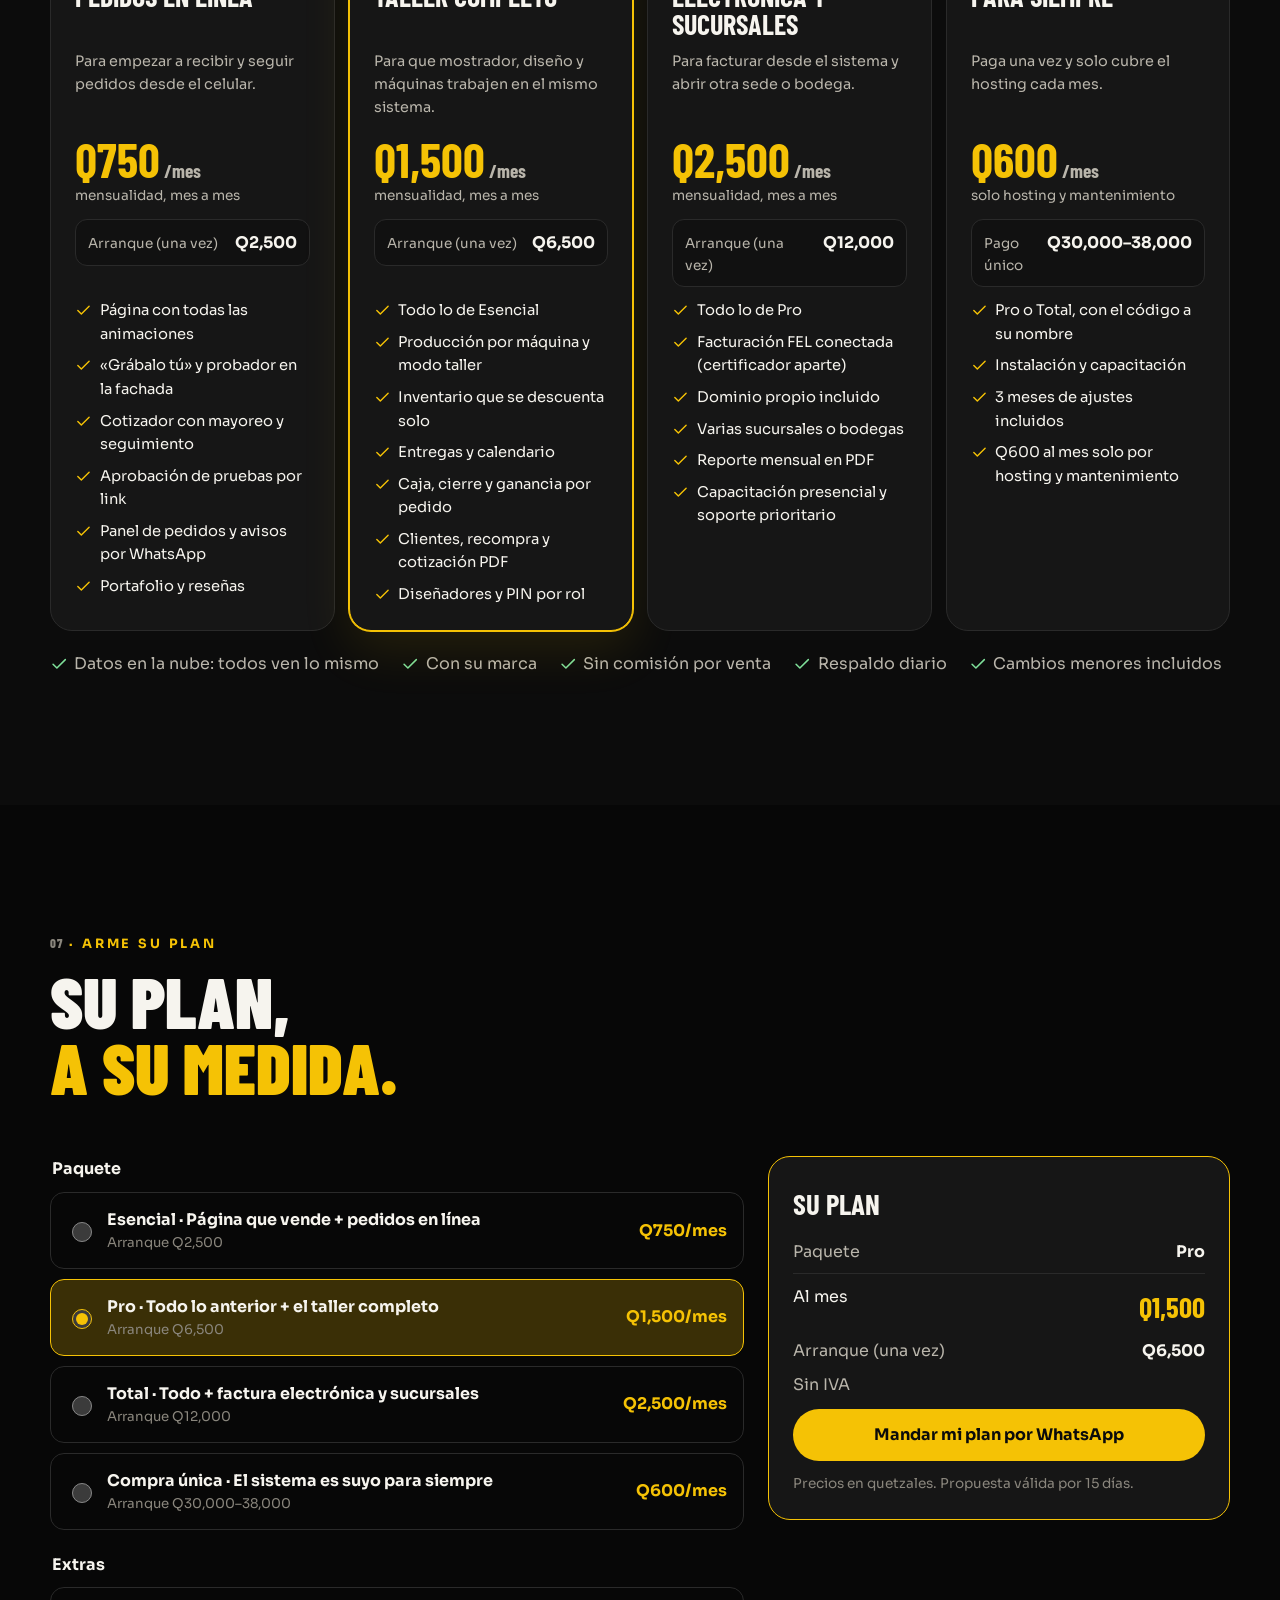
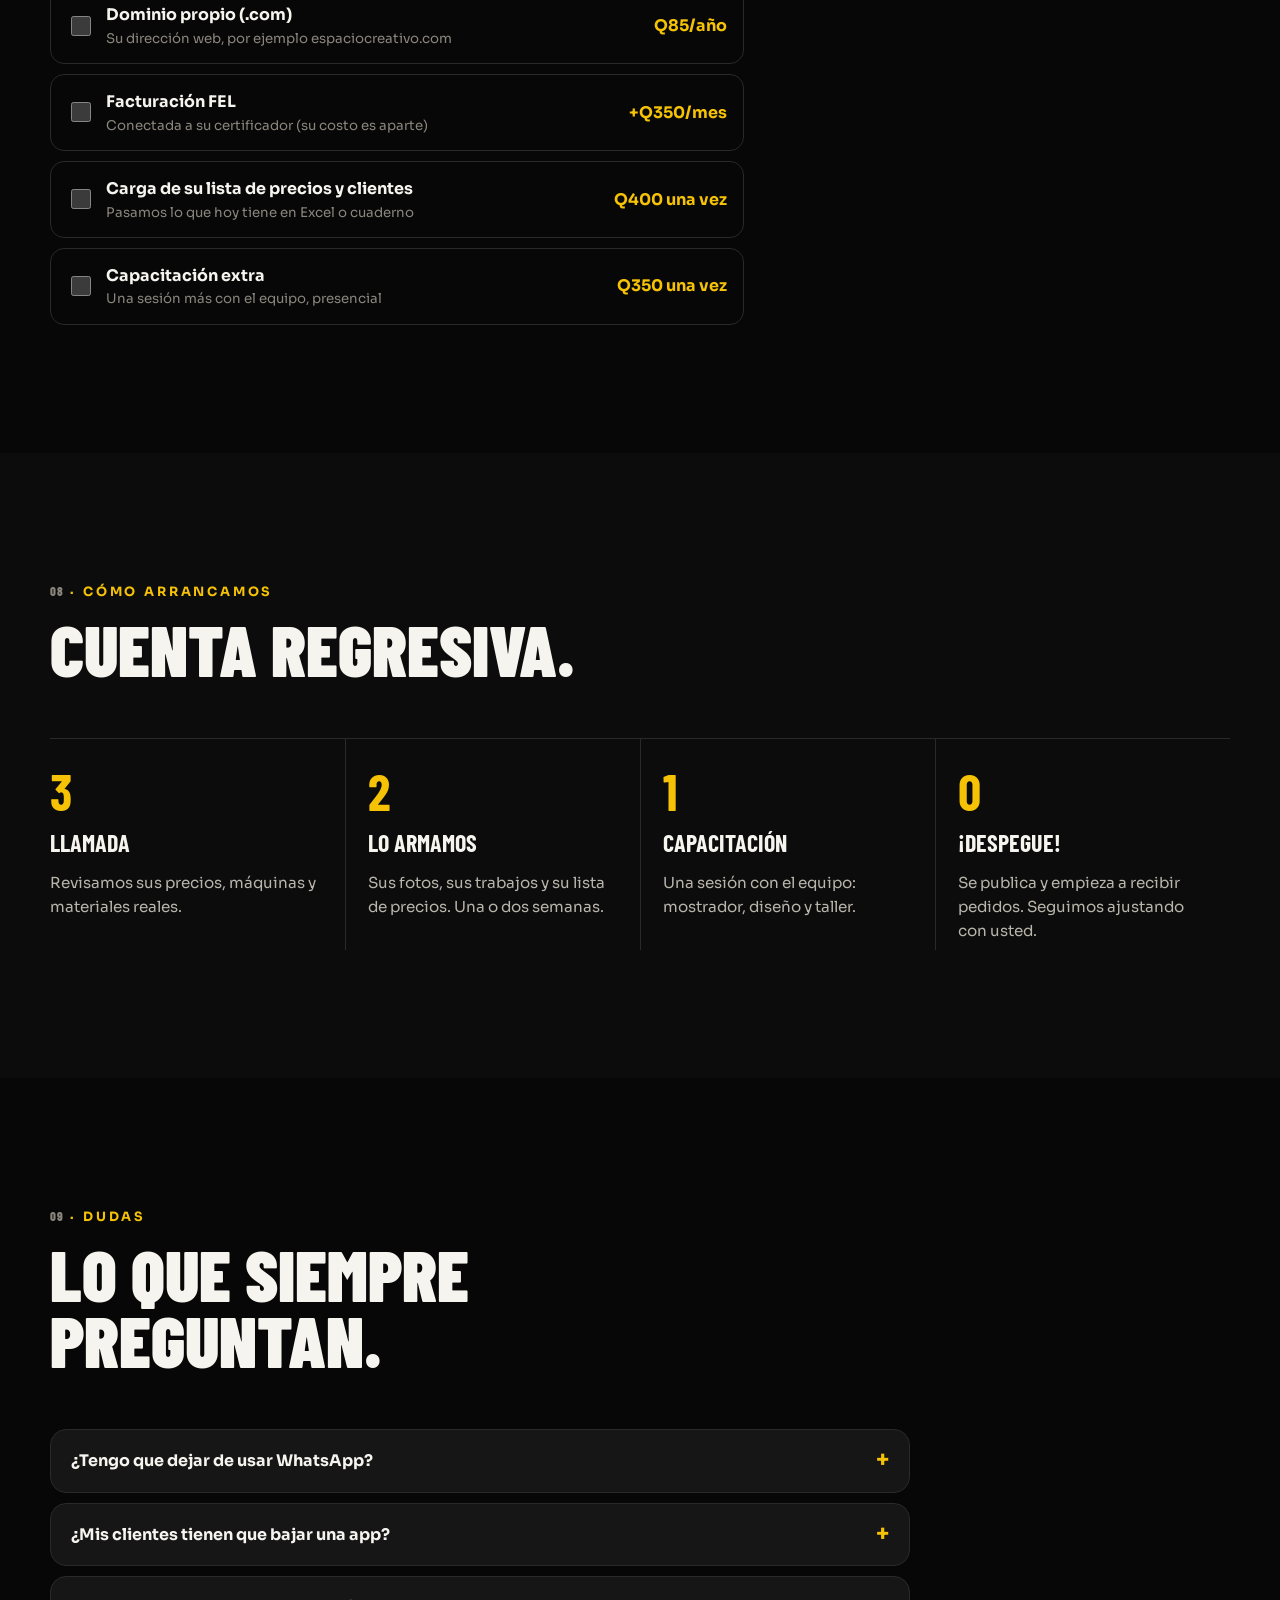
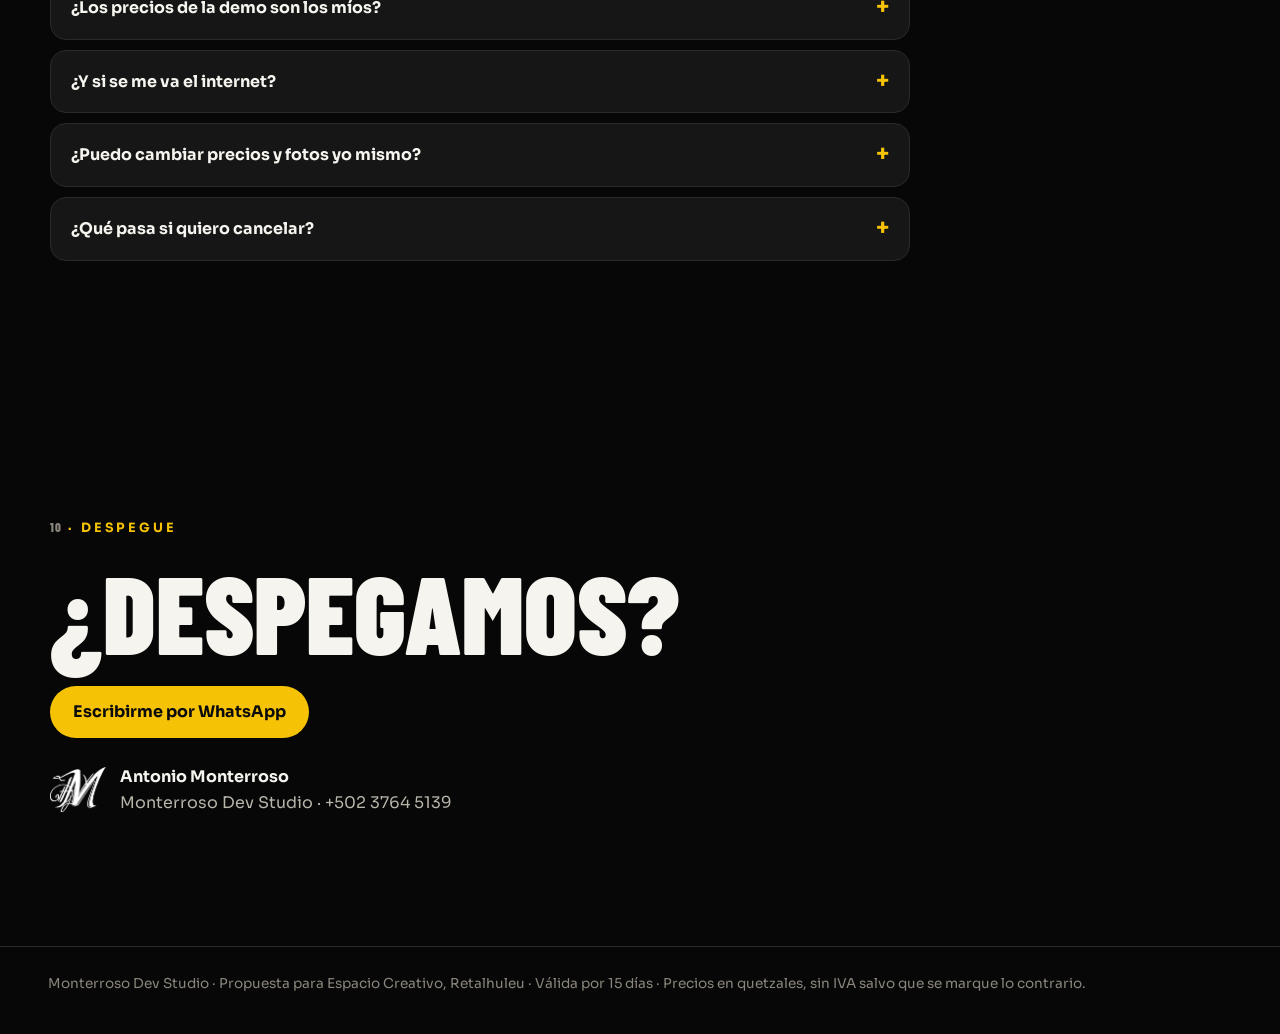
==== commit 1b10df79: "Propuesta: la mensualidad al frente y títulos que dicen qué incluye cada paquete Co-Authored-By: Cla" ====
--- a/Propuesta-Espacio.html
+++ b/Propuesta-Espacio.html
@@ -134,12 +134,18 @@
 .paquete { position: relative; display: grid; gap: 14px; align-content: start; padding: 24px; border-radius: 22px; background: var(--tarjeta); border: 1px solid var(--linea); }
 .paquete.reco { border-color: var(--acento); box-shadow: 0 0 0 1px var(--acento), 0 20px 50px rgba(245,194,5,.1); }
 .paquete .etiqueta { position: absolute; top: -12px; left: 20px; padding: 3px 12px; border-radius: 999px; background: var(--acento); color: var(--sobre); font-size: .72rem; font-weight: 800; letter-spacing: .08em; text-transform: uppercase; }
-.paquete h3 { font-family: var(--f-titulo); font-size: 2rem; text-transform: uppercase; }
+.paquete h3 { font-family: var(--f-titulo); text-transform: uppercase; }
 .paquete .para { color: var(--tinta2); font-size: .9rem; }
-.precio { display: grid; gap: 2px; }
-.precio b { font-family: var(--f-titulo); font-size: 2.4rem; color: var(--acento); line-height: 1; }
-.precio span { color: var(--tinta2); font-size: .9rem; }
-.paquete ul { list-style: none; margin: 0; padding: 0; display: grid; gap: 8px; font-size: .92rem; }
+.paq-nombre { font-size: .75rem; font-weight: 800; letter-spacing: .22em; text-transform: uppercase; color: var(--acento); }
+.paquete h3 { font-size: 1.75rem; line-height: 1; }
+.precio { display: grid; gap: 2px; padding-top: 4px; }
+.precio b { font-family: var(--f-titulo); font-size: 3rem; color: var(--acento); line-height: 1; }
+.precio b small { font-size: 1.2rem; color: var(--tinta2); margin-left: 4px; font-weight: 700; }
+.precio span { color: var(--tinta2); font-size: .85rem; }
+.paquete { grid-row: span 6; grid-template-rows: subgrid; row-gap: 12px; }
+.arranque { align-self: start; display: flex; justify-content: space-between; align-items: baseline; gap: 10px; padding: 10px 12px; border-radius: 12px; background: var(--fondo2); border: 1px solid var(--linea); font-size: .85rem; color: var(--tinta2); }
+.arranque strong { color: var(--tinta); font-size: 1rem; white-space: nowrap; }
+.paquete ul { list-style: none; margin: 0; padding: 0; display: grid; gap: 8px; align-content: start; font-size: .92rem; }
 .paquete li { display: flex; gap: 8px; align-items: flex-start; }
 .paquete li .ico { color: var(--acento); margin-top: 3px; }
 .incluye { margin-top: 20px; color: var(--tinta2); display: flex; flex-wrap: wrap; gap: 8px 22px; }
@@ -348,10 +354,10 @@
 
 /* paquetes */
 const PAQ = [
-  { id: "esencial", n: "Esencial", para: "Para vender en línea desde ya.", ini: 2500, mes: 750, x: ["Página con todas las animaciones", "«Grábalo tú» y probador en la fachada", "Cotizador con mayoreo y seguimiento", "Aprobación de pruebas por link", "Panel de pedidos y avisos por WhatsApp", "Portafolio y reseñas"] },
-  { id: "pro", n: "Pro", para: "La página y todo el taller.", ini: 6500, mes: 1500, reco: true, x: ["Todo lo de Esencial", "Producción por máquina y modo taller", "Inventario que se descuenta solo", "Entregas y calendario", "Caja, cierre y ganancia por pedido", "Clientes, recompra y cotización PDF", "Diseñadores y PIN por rol"] },
-  { id: "total", n: "Total", para: "Para crecer sin techo.", ini: 12000, mes: 2500, x: ["Todo lo de Pro", "Facturación FEL conectada (certificador aparte)", "Dominio propio incluido", "Varias sucursales o bodegas", "Reporte mensual en PDF", "Capacitación presencial y soporte prioritario"] },
-  { id: "compra", n: "Compra única", para: "El sistema queda a su nombre.", ini: 30000, iniMax: 38000, mes: 600, x: ["Pro o Total, con el código a su nombre", "Instalación y capacitación", "3 meses de ajustes incluidos", "Q600 al mes solo por hosting y mantenimiento"] }
+  { id: "esencial", n: "Esencial", t: "Página que vende + pedidos en línea", para: "Para empezar a recibir y seguir pedidos desde el celular.", ini: 2500, mes: 750, x: ["Página con todas las animaciones", "«Grábalo tú» y probador en la fachada", "Cotizador con mayoreo y seguimiento", "Aprobación de pruebas por link", "Panel de pedidos y avisos por WhatsApp", "Portafolio y reseñas"] },
+  { id: "pro", n: "Pro", t: "Todo lo anterior + el taller completo", para: "Para que mostrador, diseño y máquinas trabajen en el mismo sistema.", ini: 6500, mes: 1500, reco: true, x: ["Todo lo de Esencial", "Producción por máquina y modo taller", "Inventario que se descuenta solo", "Entregas y calendario", "Caja, cierre y ganancia por pedido", "Clientes, recompra y cotización PDF", "Diseñadores y PIN por rol"] },
+  { id: "total", n: "Total", t: "Todo + factura electrónica y sucursales", para: "Para facturar desde el sistema y abrir otra sede o bodega.", ini: 12000, mes: 2500, x: ["Todo lo de Pro", "Facturación FEL conectada (certificador aparte)", "Dominio propio incluido", "Varias sucursales o bodegas", "Reporte mensual en PDF", "Capacitación presencial y soporte prioritario"] },
+  { id: "compra", n: "Compra única", t: "El sistema es suyo para siempre", para: "Paga una vez y solo cubre el hosting cada mes.", ini: 30000, iniMax: 38000, mes: 600, x: ["Pro o Total, con el código a su nombre", "Instalación y capacitación", "3 meses de ajustes incluidos", "Q600 al mes solo por hosting y mantenimiento"] }
 ];
 const EXTRAS = [
   { id: "dominio", n: "Dominio propio (.com)", d: "Su dirección web, por ejemplo espaciocreativo.com", anual: 85, no: ["total"] },
@@ -363,15 +369,16 @@
 function pintarPaquetes() {
   const k = iva();
   $("#lista-paquetes").innerHTML = PAQ.map((p, i) => `<article class="paquete revela visto ${p.reco ? "reco" : ""}" style="--i:${i}">${p.reco ? `<span class="etiqueta">Recomendado</span>` : ""}
-    <h3>${p.n}</h3><p class="para">${p.para}</p>
-    <div class="precio"><b>${Q(p.ini * k)}${p.iniMax ? "–" + Q(p.iniMax * k).slice(1) : ""}</b><span>${p.iniMax ? "una sola vez" : "de arranque"} + <strong>${Q(p.mes * k)}</strong> al mes</span></div>
+    <p class="paq-nombre">${p.n}</p><h3>${p.t}</h3><p class="para">${p.para}</p>
+    <div class="precio"><b>${Q(p.mes * k)}<small>/mes</small></b><span>${p.iniMax ? "solo hosting y mantenimiento" : "mensualidad, mes a mes"}</span></div>
+    <div class="arranque"><span>${p.iniMax ? "Pago único" : "Arranque (una vez)"}</span><strong>${Q(p.ini * k)}${p.iniMax ? "–" + Q(p.iniMax * k).slice(1) : ""}</strong></div>
     <ul>${p.x.map(x => `<li>${OK}<span>${x}</span></li>`).join("")}</ul></article>`).join("");
   $("#incluye").innerHTML = ["Datos en la nube: todos ven lo mismo", "Con su marca", "Sin comisión por venta", "Respaldo diario", "Cambios menores incluidos"].map(x => `<span>${OK}${x}</span>`).join("");
 }
 $("#iva").addEventListener("change", () => { pintarPaquetes(); resumen(); });
 
 /* arme su plan */
-$("#plan-paquetes").innerHTML = PAQ.map(p => `<label class="opcion"><input type="radio" name="paq" value="${p.id}" ${p.reco ? "checked" : ""}><span><strong>${p.n}</strong><small>${p.para}</small></span><b>${Q(p.ini)}${p.iniMax ? "+" : ""} + ${Q(p.mes)}/mes</b></label>`).join("");
+$("#plan-paquetes").innerHTML = PAQ.map(p => `<label class="opcion"><input type="radio" name="paq" value="${p.id}" ${p.reco ? "checked" : ""}><span><strong>${p.n} · ${p.t}</strong><small>Arranque ${Q(p.ini)}${p.iniMax ? "–" + Q(p.iniMax).slice(1) : ""}</small></span><b>${Q(p.mes)}/mes</b></label>`).join("");
 $("#plan-extras").innerHTML = EXTRAS.map(e => `<label class="opcion" data-extra="${e.id}"><input type="checkbox" name="extra" value="${e.id}"><span><strong>${e.n}</strong><small>${e.d}</small></span><b>${e.ini ? Q(e.ini) + " una vez" : e.mes ? "+" + Q(e.mes) + "/mes" : Q(e.anual) + "/año"}</b></label>`).join("");
 function resumen() {
   const k = iva(), f = $("#plan-form"), p = PAQ.find(x => x.id === f.paq.value);
@@ -379,10 +386,10 @@
   document.querySelectorAll("[data-extra]").forEach(l => { const e = EXTRAS.find(x => x.id === l.dataset.extra); l.hidden = (e.no || []).includes(p.id); });
   const ini = p.ini + extras.reduce((s, e) => s + (e.ini || 0), 0), mes = p.mes + extras.reduce((s, e) => s + (e.mes || 0), 0), anual = extras.reduce((s, e) => s + (e.anual || 0), 0);
   $("#resumen").innerHTML = `<div><dt>Paquete</dt><dd>${p.n}</dd></div>${extras.map(e => `<div><dt>${e.n}</dt><dd>${e.ini ? Q(e.ini * k) : e.mes ? "+" + Q(e.mes * k) + "/mes" : Q(e.anual * k) + "/año"}</dd></div>`).join("")}
-    <div class="total"><dt>${p.iniMax ? "Pago único" : "Arranque"}</dt><dd>${Q(ini * k)}${p.iniMax ? "–" + Q((ini - p.ini + p.iniMax) * k).slice(1) : ""}</dd></div>
-    <div class="total"><dt>Al mes</dt><dd>${Q(mes * k)}</dd></div>${anual ? `<div><dt>Al año</dt><dd>${Q(anual * k)}</dd></div>` : ""}
+    <div class="total"><dt>Al mes</dt><dd>${Q(mes * k)}</dd></div>
+    <div><dt>${p.iniMax ? "Pago único" : "Arranque (una vez)"}</dt><dd>${Q(ini * k)}${p.iniMax ? "–" + Q((ini - p.ini + p.iniMax) * k).slice(1) : ""}</dd></div>${anual ? `<div><dt>Al año</dt><dd>${Q(anual * k)}</dd></div>` : ""}
     <div><dt>${k > 1 ? "Con IVA" : "Sin IVA"}</dt><dd></dd></div>`;
-  const txt = `Hola Antonio, soy de Espacio Creativo. Me interesa el paquete ${p.n}${extras.length ? " con " + extras.map(e => e.n).join(", ") : ""}. Arranque ${Q(ini * k)}${p.iniMax ? " a " + Q((ini - p.ini + p.iniMax) * k) : ""} y ${Q(mes * k)} al mes${k > 1 ? " (con IVA)" : ""}. ¿Cuándo empezamos?`;
+  const txt = `Hola Antonio, soy de Espacio Creativo. Me interesa el paquete ${p.n} (${p.t})${extras.length ? " con " + extras.map(e => e.n).join(", ") : ""}: ${Q(mes * k)} al mes y ${p.iniMax ? "pago único de " : "arranque de "}${Q(ini * k)}${p.iniMax ? " a " + Q((ini - p.ini + p.iniMax) * k) : ""}${k > 1 ? " (con IVA)" : ""}. ¿Cuándo empezamos?`;
   $("#plan-wa").href = "https://wa.me/" + WA + "?text=" + encodeURIComponent(txt);
 }
 $("#plan-form").addEventListener("change", resumen);
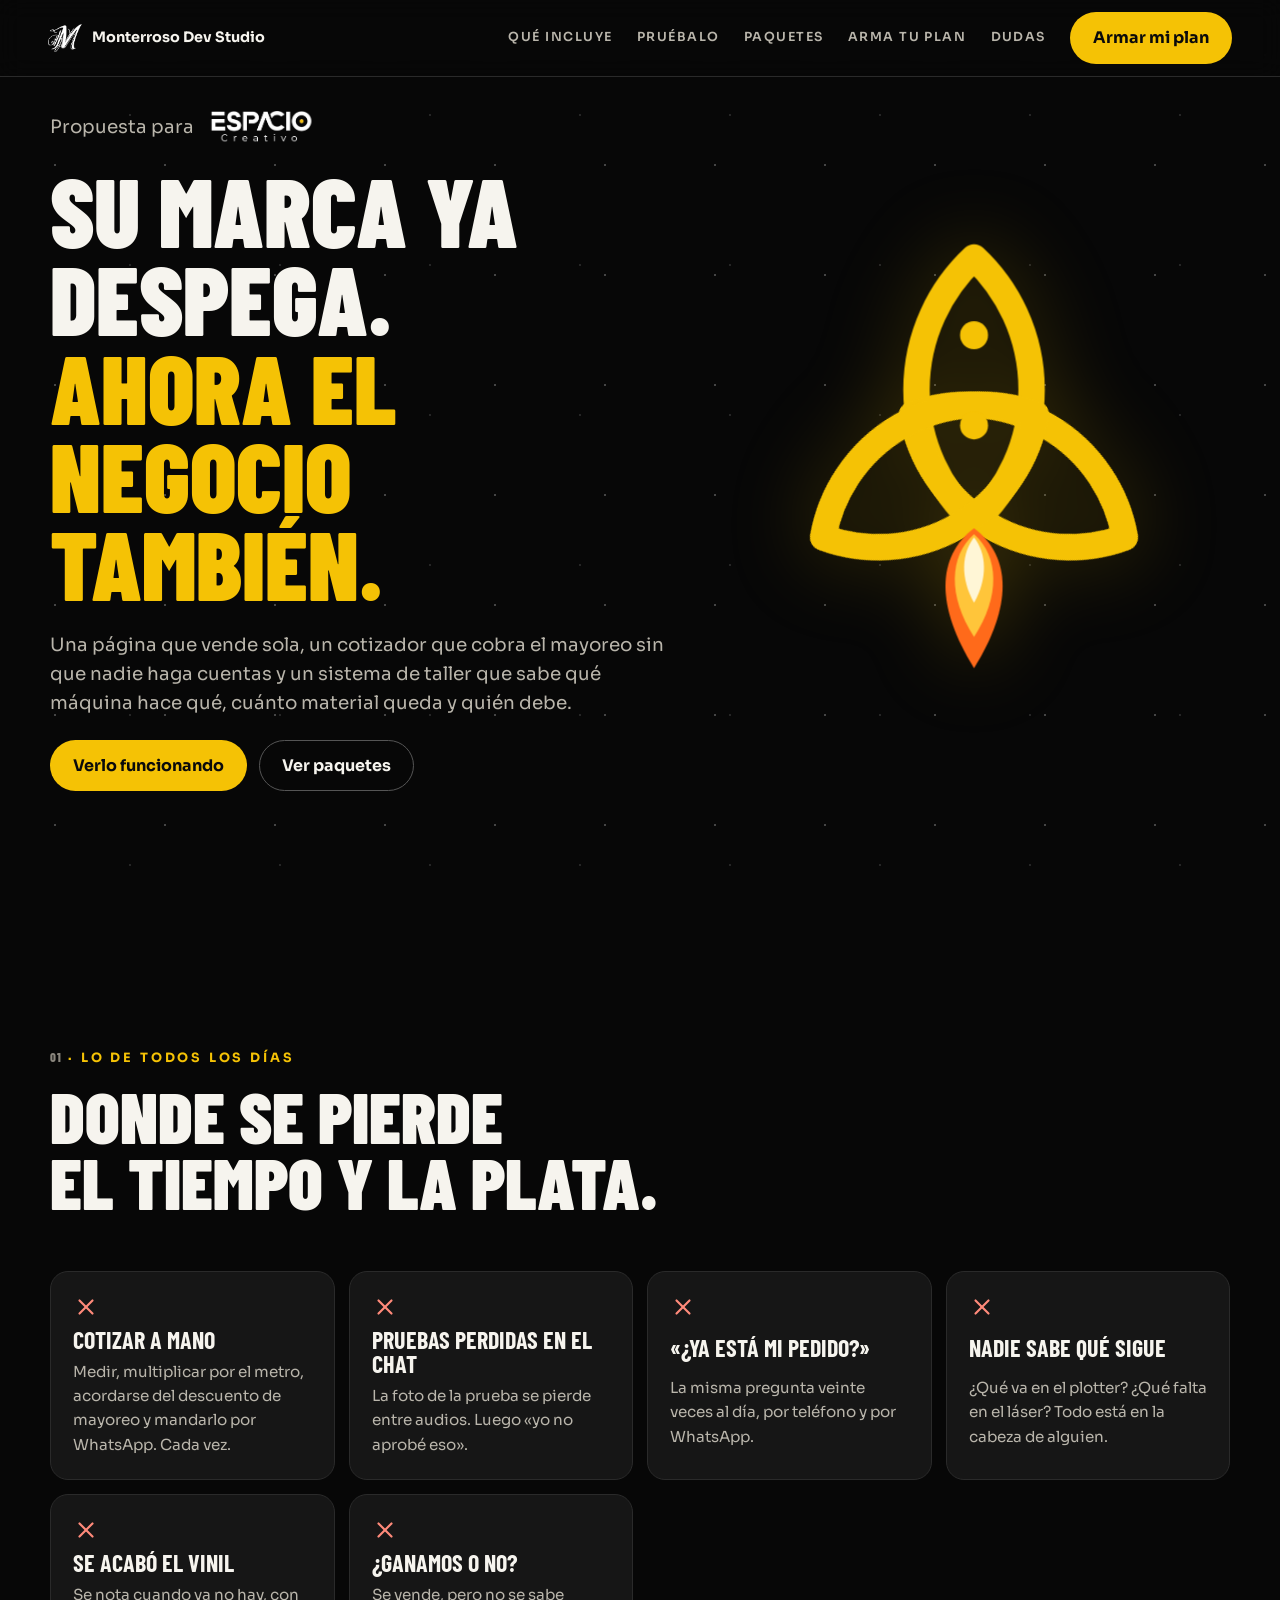
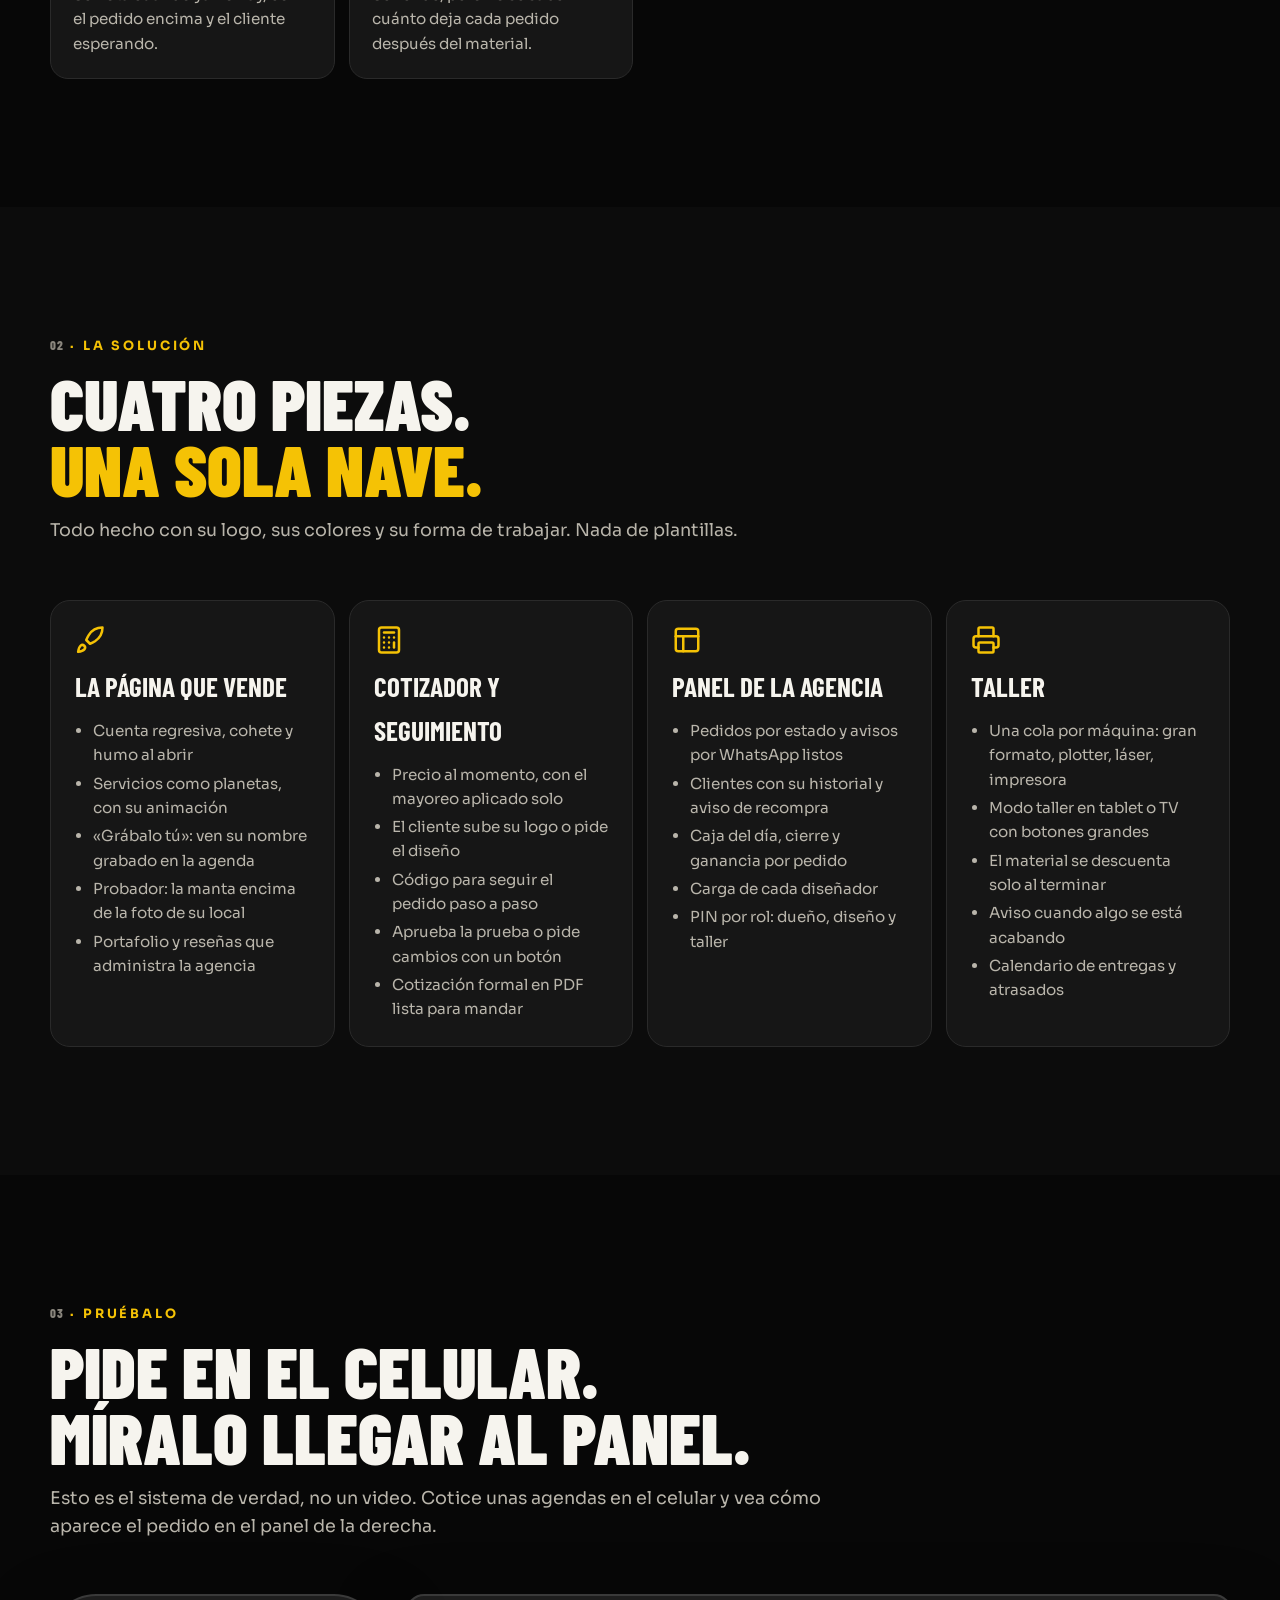
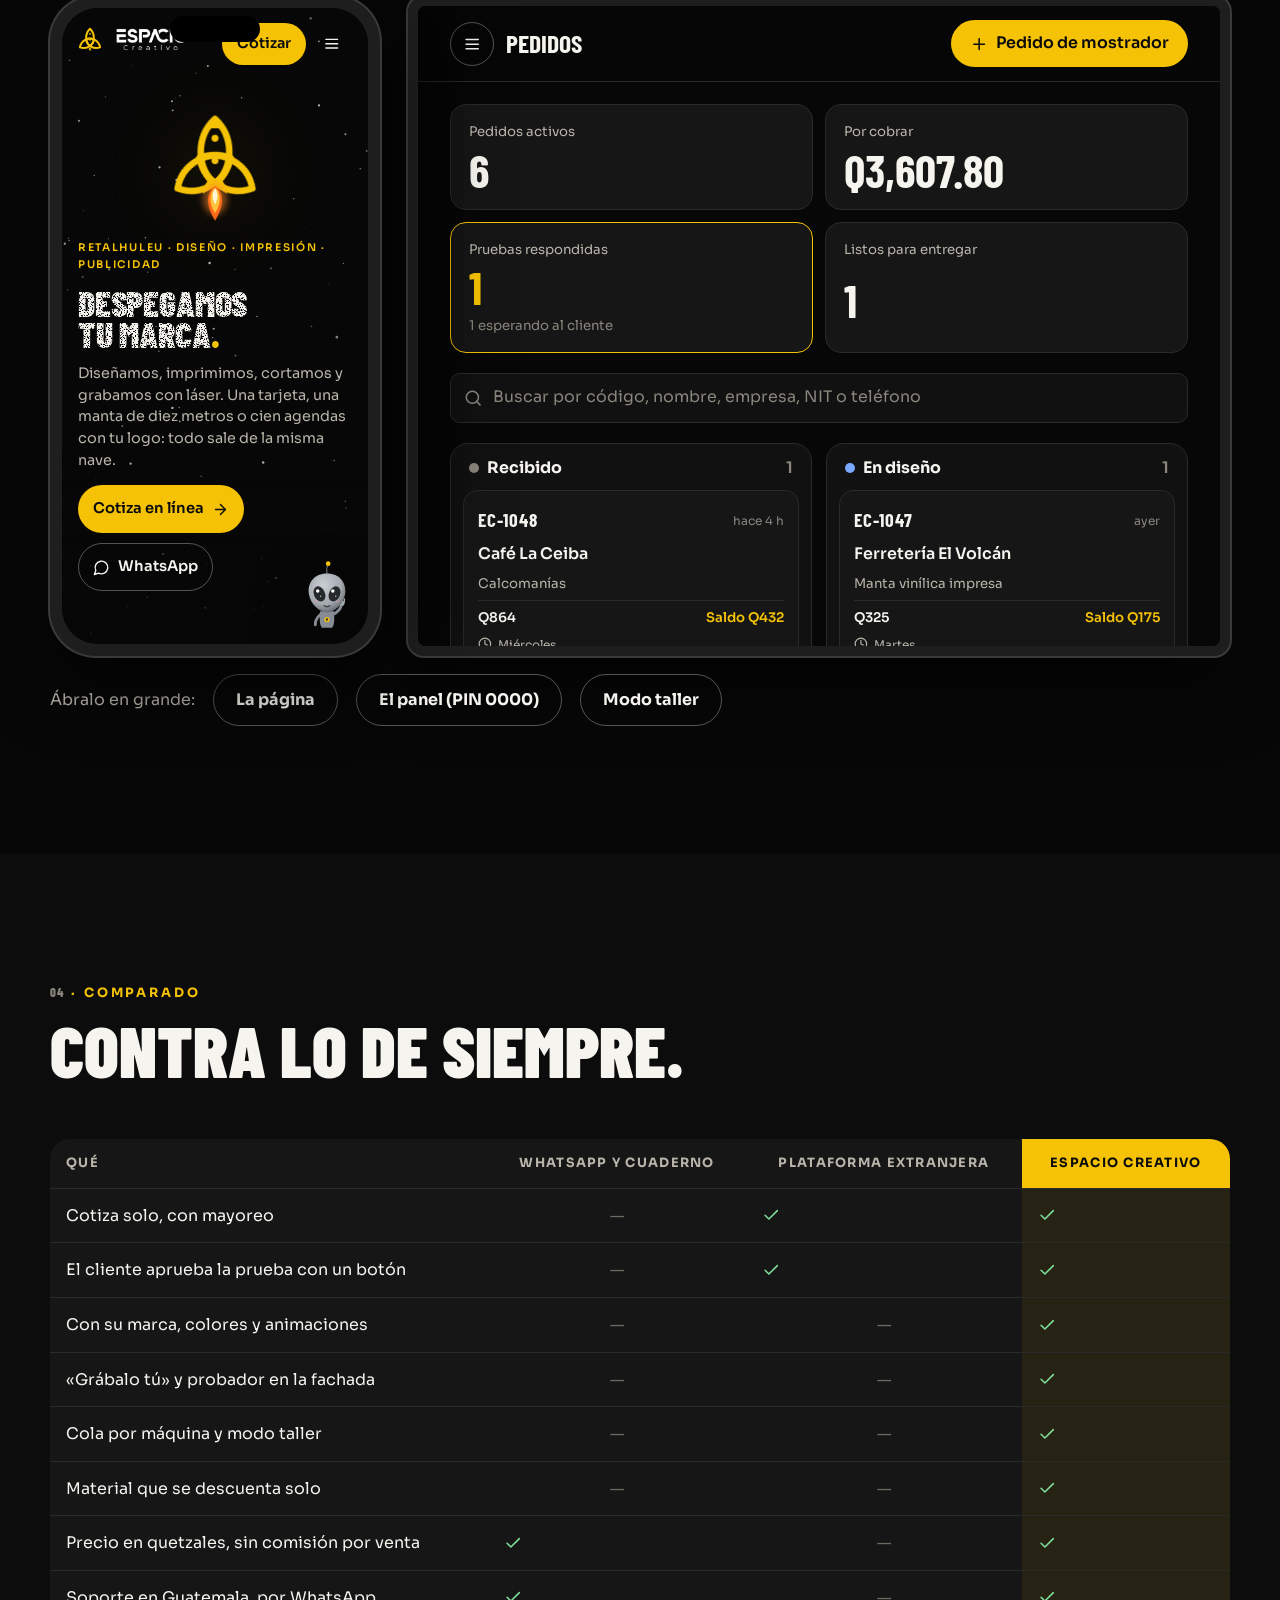
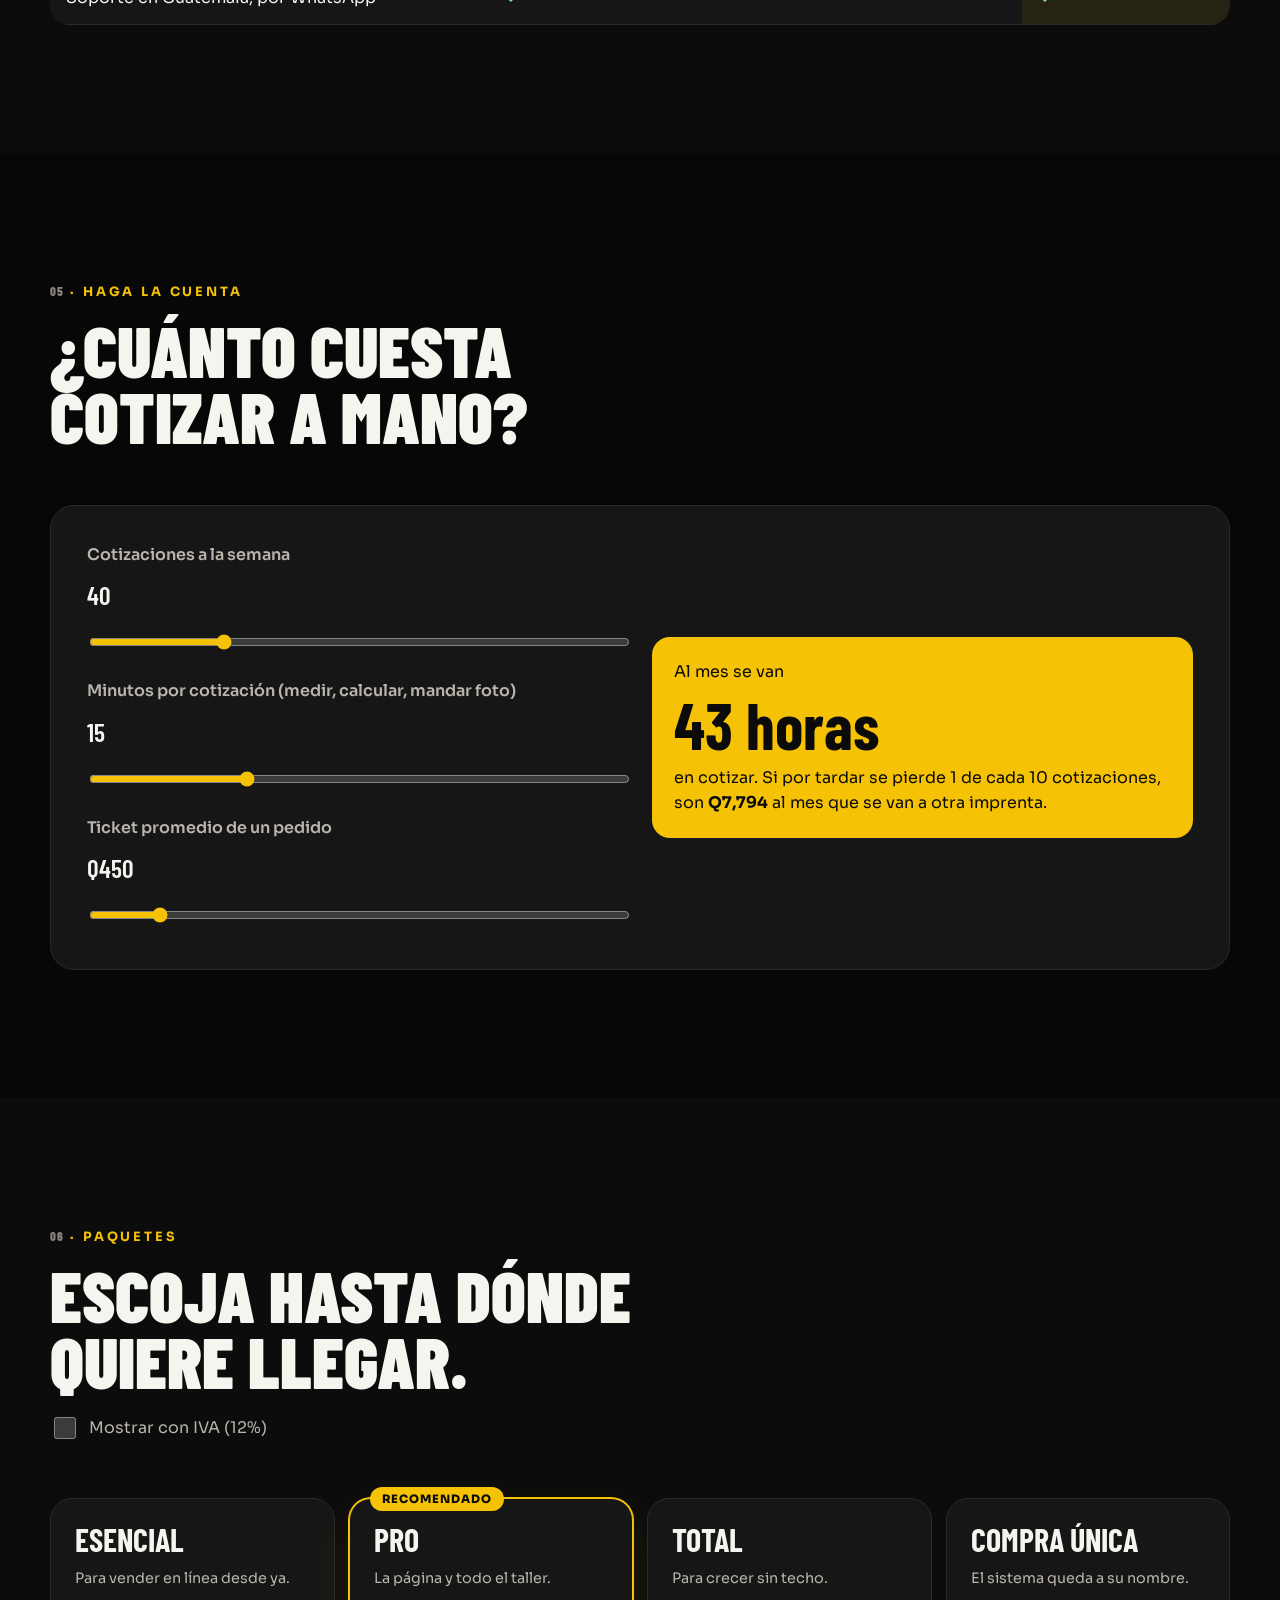
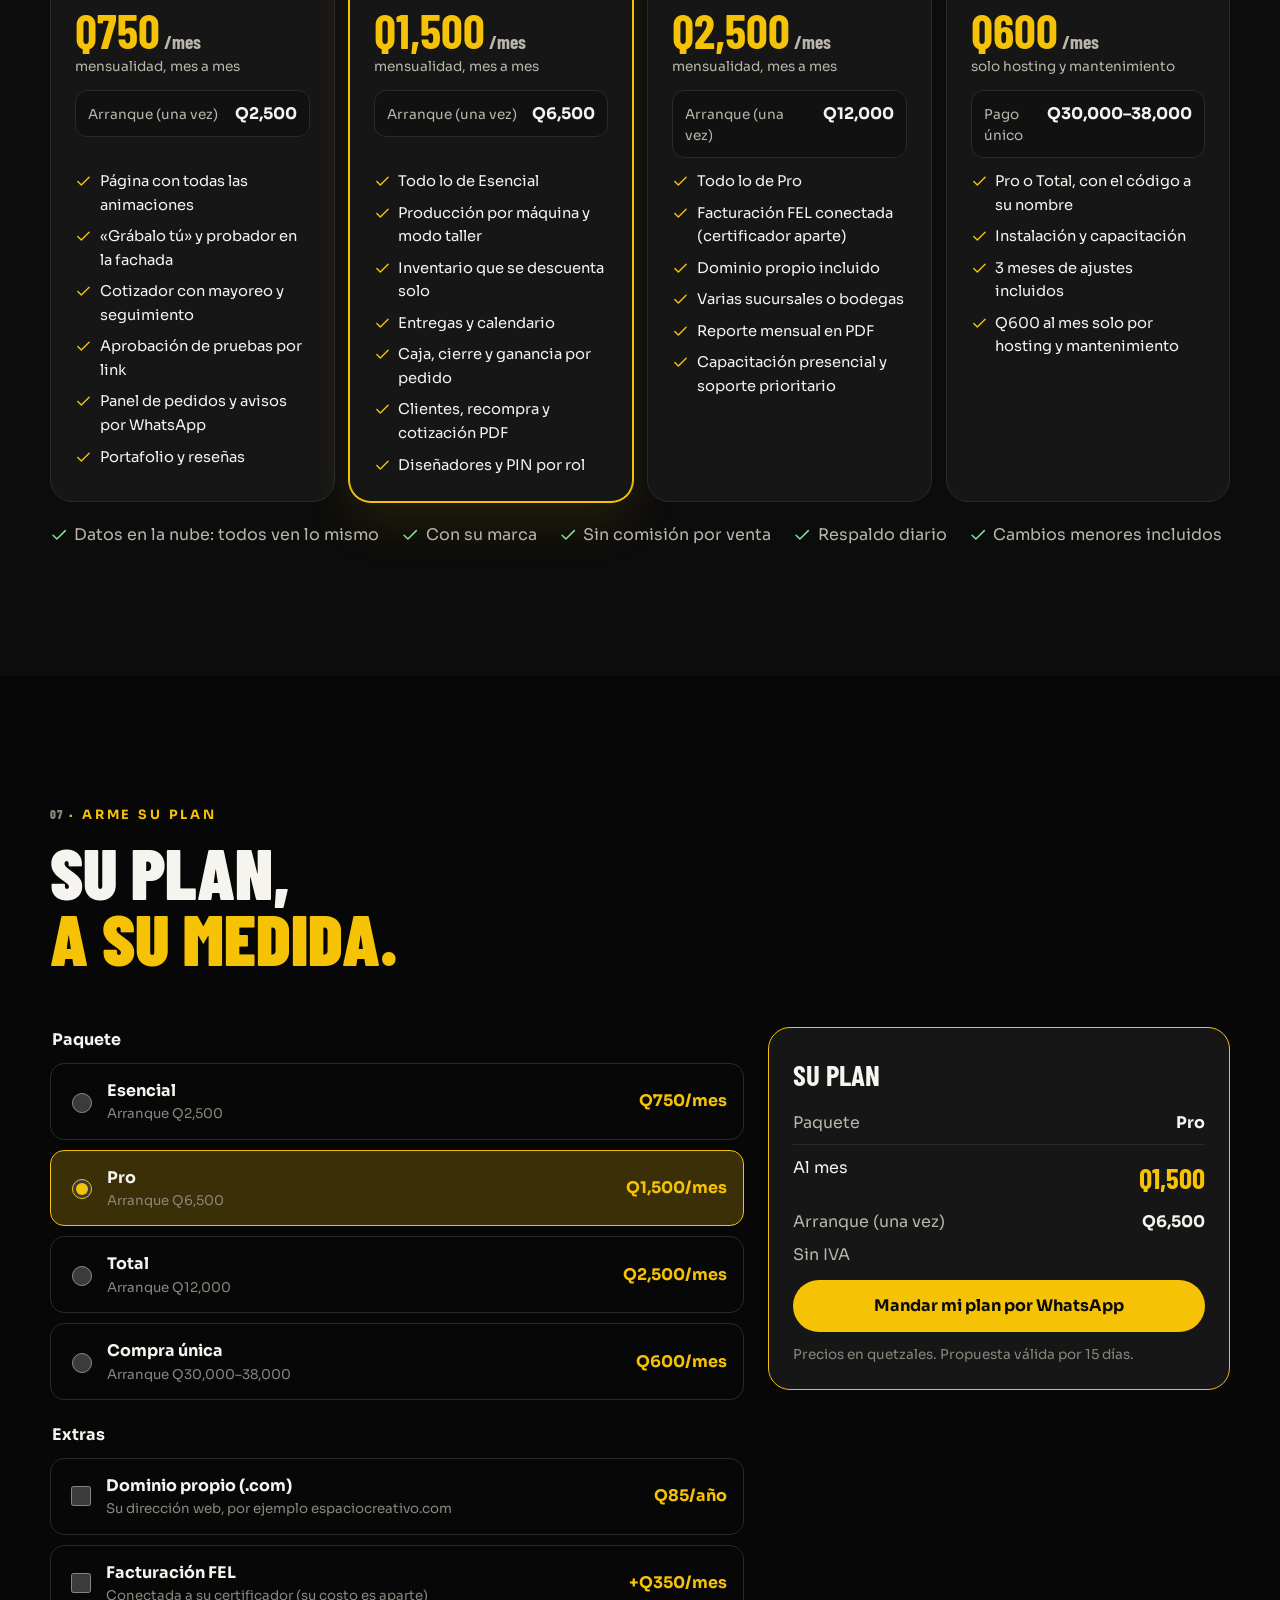
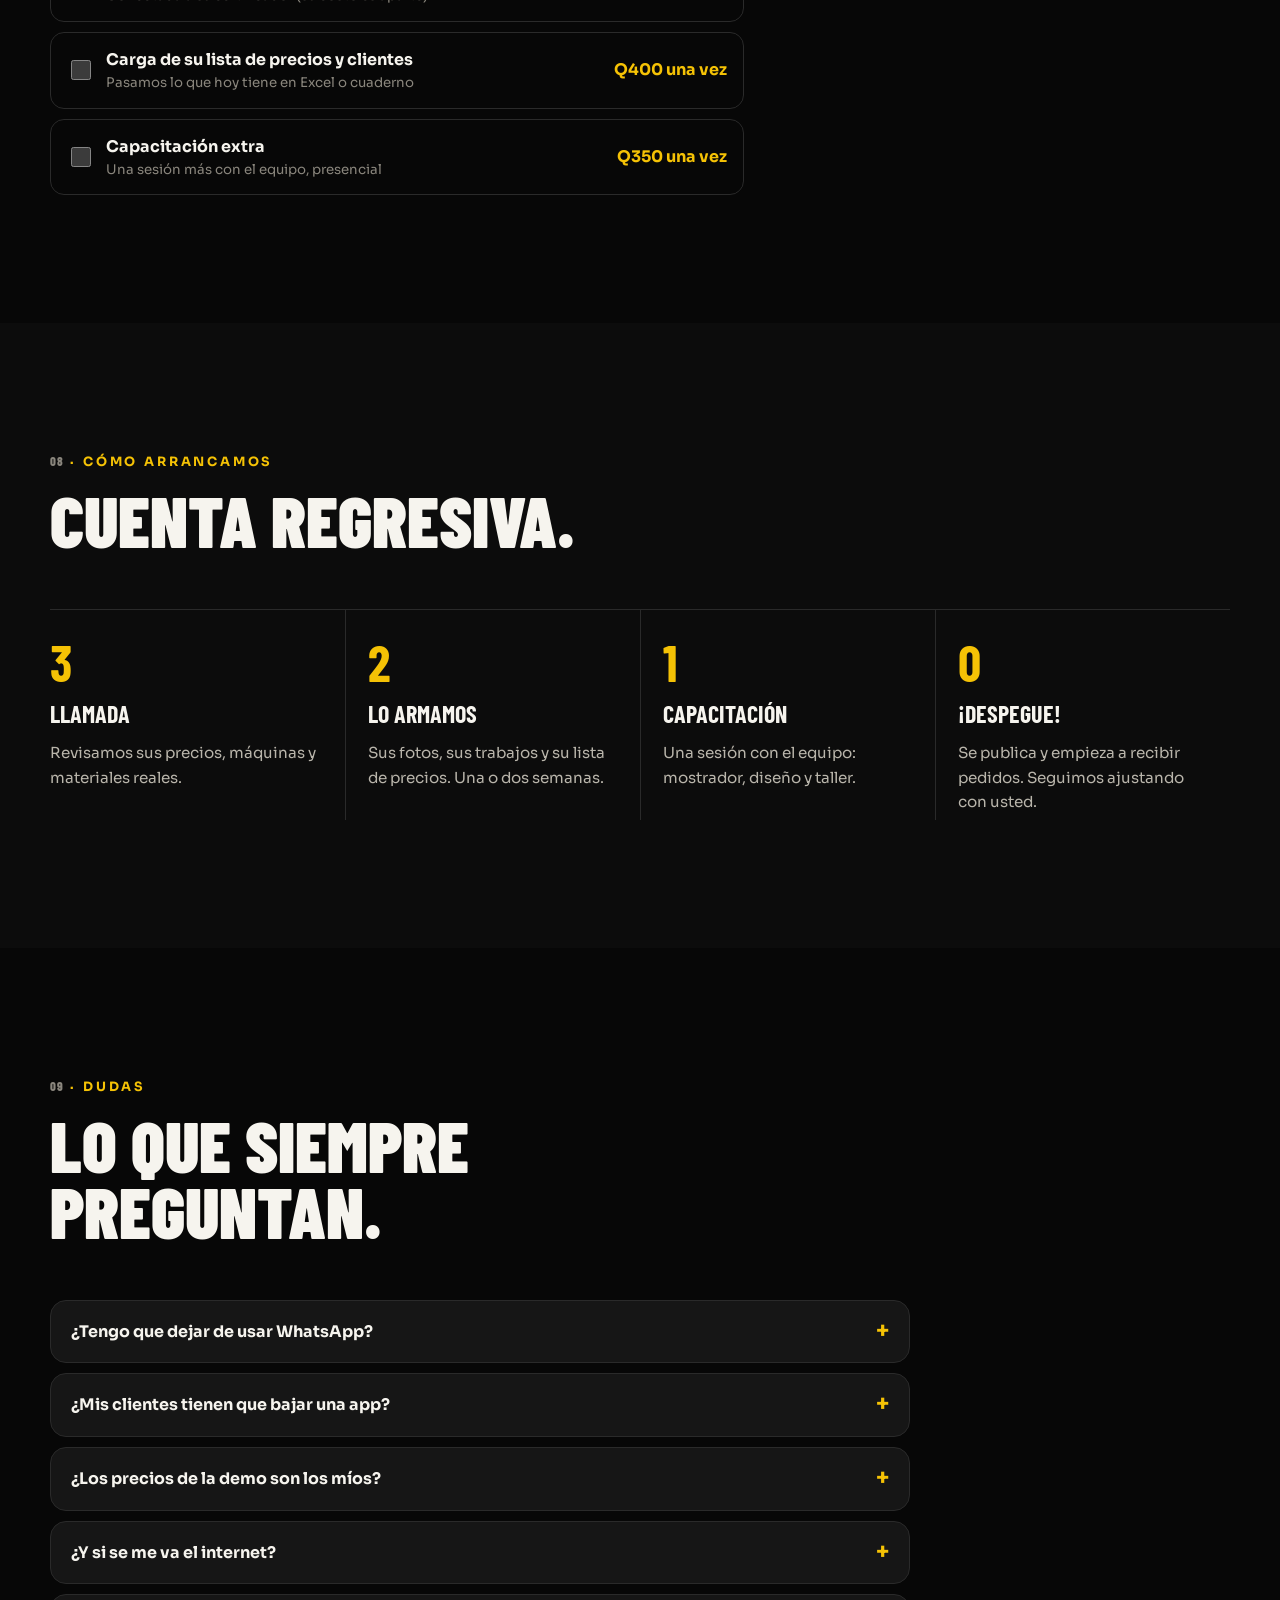
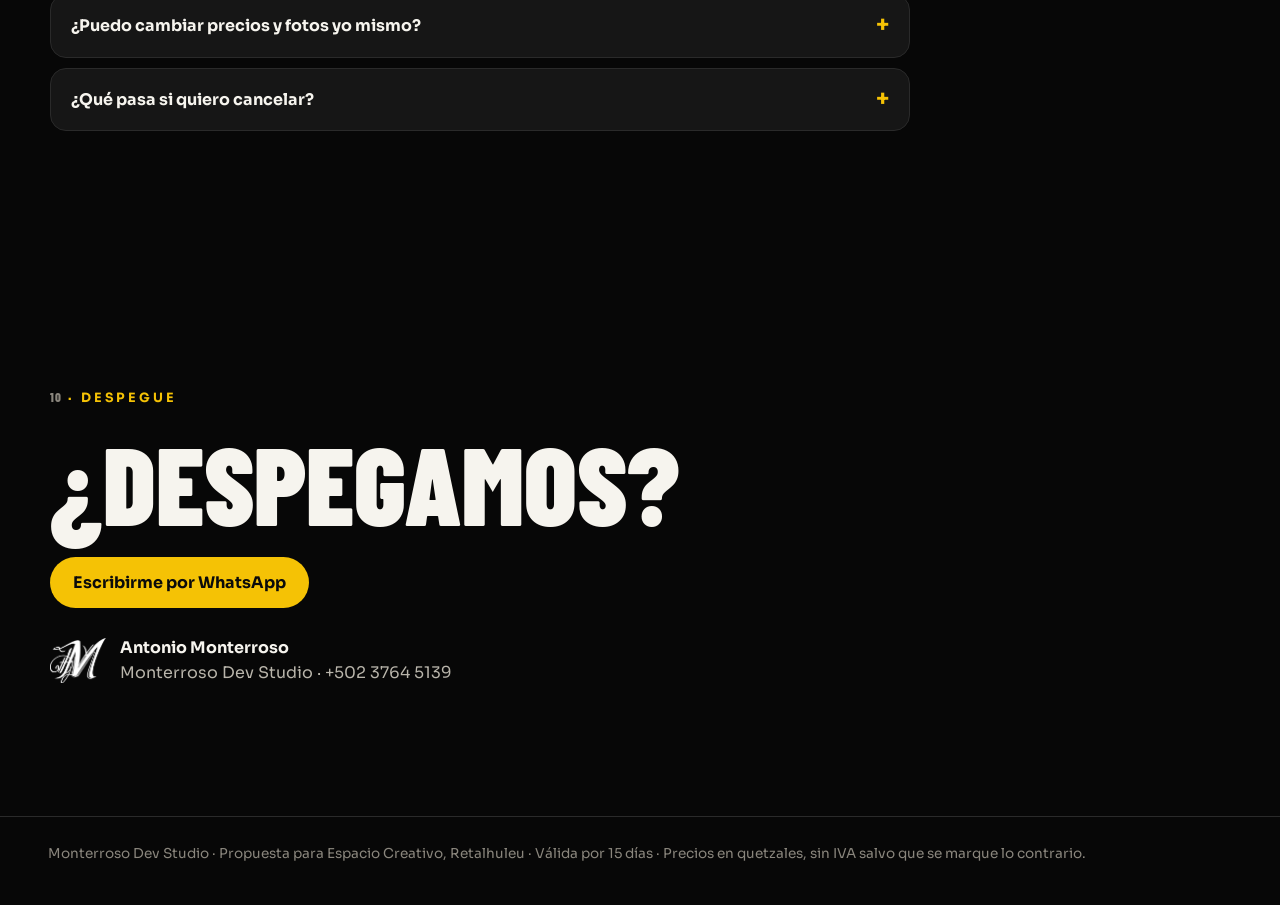
==== commit 4e6a6787: "Propuesta: regresan los títulos de los paquetes; se queda la mensualidad al frente Co-Authored-By: C" ====
--- a/Propuesta-Espacio.html
+++ b/Propuesta-Espacio.html
@@ -136,13 +136,12 @@
 .paquete .etiqueta { position: absolute; top: -12px; left: 20px; padding: 3px 12px; border-radius: 999px; background: var(--acento); color: var(--sobre); font-size: .72rem; font-weight: 800; letter-spacing: .08em; text-transform: uppercase; }
 .paquete h3 { font-family: var(--f-titulo); text-transform: uppercase; }
 .paquete .para { color: var(--tinta2); font-size: .9rem; }
-.paq-nombre { font-size: .75rem; font-weight: 800; letter-spacing: .22em; text-transform: uppercase; color: var(--acento); }
-.paquete h3 { font-size: 1.75rem; line-height: 1; }
+.paquete h3 { font-size: 2rem; line-height: 1; }
 .precio { display: grid; gap: 2px; padding-top: 4px; }
 .precio b { font-family: var(--f-titulo); font-size: 3rem; color: var(--acento); line-height: 1; }
 .precio b small { font-size: 1.2rem; color: var(--tinta2); margin-left: 4px; font-weight: 700; }
 .precio span { color: var(--tinta2); font-size: .85rem; }
-.paquete { grid-row: span 6; grid-template-rows: subgrid; row-gap: 12px; }
+.paquete { grid-row: span 5; grid-template-rows: subgrid; row-gap: 12px; }
 .arranque { align-self: start; display: flex; justify-content: space-between; align-items: baseline; gap: 10px; padding: 10px 12px; border-radius: 12px; background: var(--fondo2); border: 1px solid var(--linea); font-size: .85rem; color: var(--tinta2); }
 .arranque strong { color: var(--tinta); font-size: 1rem; white-space: nowrap; }
 .paquete ul { list-style: none; margin: 0; padding: 0; display: grid; gap: 8px; align-content: start; font-size: .92rem; }
@@ -354,10 +353,10 @@
 
 /* paquetes */
 const PAQ = [
-  { id: "esencial", n: "Esencial", t: "Página que vende + pedidos en línea", para: "Para empezar a recibir y seguir pedidos desde el celular.", ini: 2500, mes: 750, x: ["Página con todas las animaciones", "«Grábalo tú» y probador en la fachada", "Cotizador con mayoreo y seguimiento", "Aprobación de pruebas por link", "Panel de pedidos y avisos por WhatsApp", "Portafolio y reseñas"] },
-  { id: "pro", n: "Pro", t: "Todo lo anterior + el taller completo", para: "Para que mostrador, diseño y máquinas trabajen en el mismo sistema.", ini: 6500, mes: 1500, reco: true, x: ["Todo lo de Esencial", "Producción por máquina y modo taller", "Inventario que se descuenta solo", "Entregas y calendario", "Caja, cierre y ganancia por pedido", "Clientes, recompra y cotización PDF", "Diseñadores y PIN por rol"] },
-  { id: "total", n: "Total", t: "Todo + factura electrónica y sucursales", para: "Para facturar desde el sistema y abrir otra sede o bodega.", ini: 12000, mes: 2500, x: ["Todo lo de Pro", "Facturación FEL conectada (certificador aparte)", "Dominio propio incluido", "Varias sucursales o bodegas", "Reporte mensual en PDF", "Capacitación presencial y soporte prioritario"] },
-  { id: "compra", n: "Compra única", t: "El sistema es suyo para siempre", para: "Paga una vez y solo cubre el hosting cada mes.", ini: 30000, iniMax: 38000, mes: 600, x: ["Pro o Total, con el código a su nombre", "Instalación y capacitación", "3 meses de ajustes incluidos", "Q600 al mes solo por hosting y mantenimiento"] }
+  { id: "esencial", n: "Esencial", para: "Para vender en línea desde ya.", ini: 2500, mes: 750, x: ["Página con todas las animaciones", "«Grábalo tú» y probador en la fachada", "Cotizador con mayoreo y seguimiento", "Aprobación de pruebas por link", "Panel de pedidos y avisos por WhatsApp", "Portafolio y reseñas"] },
+  { id: "pro", n: "Pro", para: "La página y todo el taller.", ini: 6500, mes: 1500, reco: true, x: ["Todo lo de Esencial", "Producción por máquina y modo taller", "Inventario que se descuenta solo", "Entregas y calendario", "Caja, cierre y ganancia por pedido", "Clientes, recompra y cotización PDF", "Diseñadores y PIN por rol"] },
+  { id: "total", n: "Total", para: "Para crecer sin techo.", ini: 12000, mes: 2500, x: ["Todo lo de Pro", "Facturación FEL conectada (certificador aparte)", "Dominio propio incluido", "Varias sucursales o bodegas", "Reporte mensual en PDF", "Capacitación presencial y soporte prioritario"] },
+  { id: "compra", n: "Compra única", para: "El sistema queda a su nombre.", ini: 30000, iniMax: 38000, mes: 600, x: ["Pro o Total, con el código a su nombre", "Instalación y capacitación", "3 meses de ajustes incluidos", "Q600 al mes solo por hosting y mantenimiento"] }
 ];
 const EXTRAS = [
   { id: "dominio", n: "Dominio propio (.com)", d: "Su dirección web, por ejemplo espaciocreativo.com", anual: 85, no: ["total"] },
@@ -369,7 +368,7 @@
 function pintarPaquetes() {
   const k = iva();
   $("#lista-paquetes").innerHTML = PAQ.map((p, i) => `<article class="paquete revela visto ${p.reco ? "reco" : ""}" style="--i:${i}">${p.reco ? `<span class="etiqueta">Recomendado</span>` : ""}
-    <p class="paq-nombre">${p.n}</p><h3>${p.t}</h3><p class="para">${p.para}</p>
+    <h3>${p.n}</h3><p class="para">${p.para}</p>
     <div class="precio"><b>${Q(p.mes * k)}<small>/mes</small></b><span>${p.iniMax ? "solo hosting y mantenimiento" : "mensualidad, mes a mes"}</span></div>
     <div class="arranque"><span>${p.iniMax ? "Pago único" : "Arranque (una vez)"}</span><strong>${Q(p.ini * k)}${p.iniMax ? "–" + Q(p.iniMax * k).slice(1) : ""}</strong></div>
     <ul>${p.x.map(x => `<li>${OK}<span>${x}</span></li>`).join("")}</ul></article>`).join("");
@@ -378,7 +377,7 @@
 $("#iva").addEventListener("change", () => { pintarPaquetes(); resumen(); });
 
 /* arme su plan */
-$("#plan-paquetes").innerHTML = PAQ.map(p => `<label class="opcion"><input type="radio" name="paq" value="${p.id}" ${p.reco ? "checked" : ""}><span><strong>${p.n} · ${p.t}</strong><small>Arranque ${Q(p.ini)}${p.iniMax ? "–" + Q(p.iniMax).slice(1) : ""}</small></span><b>${Q(p.mes)}/mes</b></label>`).join("");
+$("#plan-paquetes").innerHTML = PAQ.map(p => `<label class="opcion"><input type="radio" name="paq" value="${p.id}" ${p.reco ? "checked" : ""}><span><strong>${p.n}</strong><small>Arranque ${Q(p.ini)}${p.iniMax ? "–" + Q(p.iniMax).slice(1) : ""}</small></span><b>${Q(p.mes)}/mes</b></label>`).join("");
 $("#plan-extras").innerHTML = EXTRAS.map(e => `<label class="opcion" data-extra="${e.id}"><input type="checkbox" name="extra" value="${e.id}"><span><strong>${e.n}</strong><small>${e.d}</small></span><b>${e.ini ? Q(e.ini) + " una vez" : e.mes ? "+" + Q(e.mes) + "/mes" : Q(e.anual) + "/año"}</b></label>`).join("");
 function resumen() {
   const k = iva(), f = $("#plan-form"), p = PAQ.find(x => x.id === f.paq.value);
@@ -389,7 +388,7 @@
     <div class="total"><dt>Al mes</dt><dd>${Q(mes * k)}</dd></div>
     <div><dt>${p.iniMax ? "Pago único" : "Arranque (una vez)"}</dt><dd>${Q(ini * k)}${p.iniMax ? "–" + Q((ini - p.ini + p.iniMax) * k).slice(1) : ""}</dd></div>${anual ? `<div><dt>Al año</dt><dd>${Q(anual * k)}</dd></div>` : ""}
     <div><dt>${k > 1 ? "Con IVA" : "Sin IVA"}</dt><dd></dd></div>`;
-  const txt = `Hola Antonio, soy de Espacio Creativo. Me interesa el paquete ${p.n} (${p.t})${extras.length ? " con " + extras.map(e => e.n).join(", ") : ""}: ${Q(mes * k)} al mes y ${p.iniMax ? "pago único de " : "arranque de "}${Q(ini * k)}${p.iniMax ? " a " + Q((ini - p.ini + p.iniMax) * k) : ""}${k > 1 ? " (con IVA)" : ""}. ¿Cuándo empezamos?`;
+  const txt = `Hola Antonio, soy de Espacio Creativo. Me interesa el paquete ${p.n}${extras.length ? " con " + extras.map(e => e.n).join(", ") : ""}: ${Q(mes * k)} al mes y ${p.iniMax ? "pago único de " : "arranque de "}${Q(ini * k)}${p.iniMax ? " a " + Q((ini - p.ini + p.iniMax) * k) : ""}${k > 1 ? " (con IVA)" : ""}. ¿Cuándo empezamos?`;
   $("#plan-wa").href = "https://wa.me/" + WA + "?text=" + encodeURIComponent(txt);
 }
 $("#plan-form").addEventListener("change", resumen);
